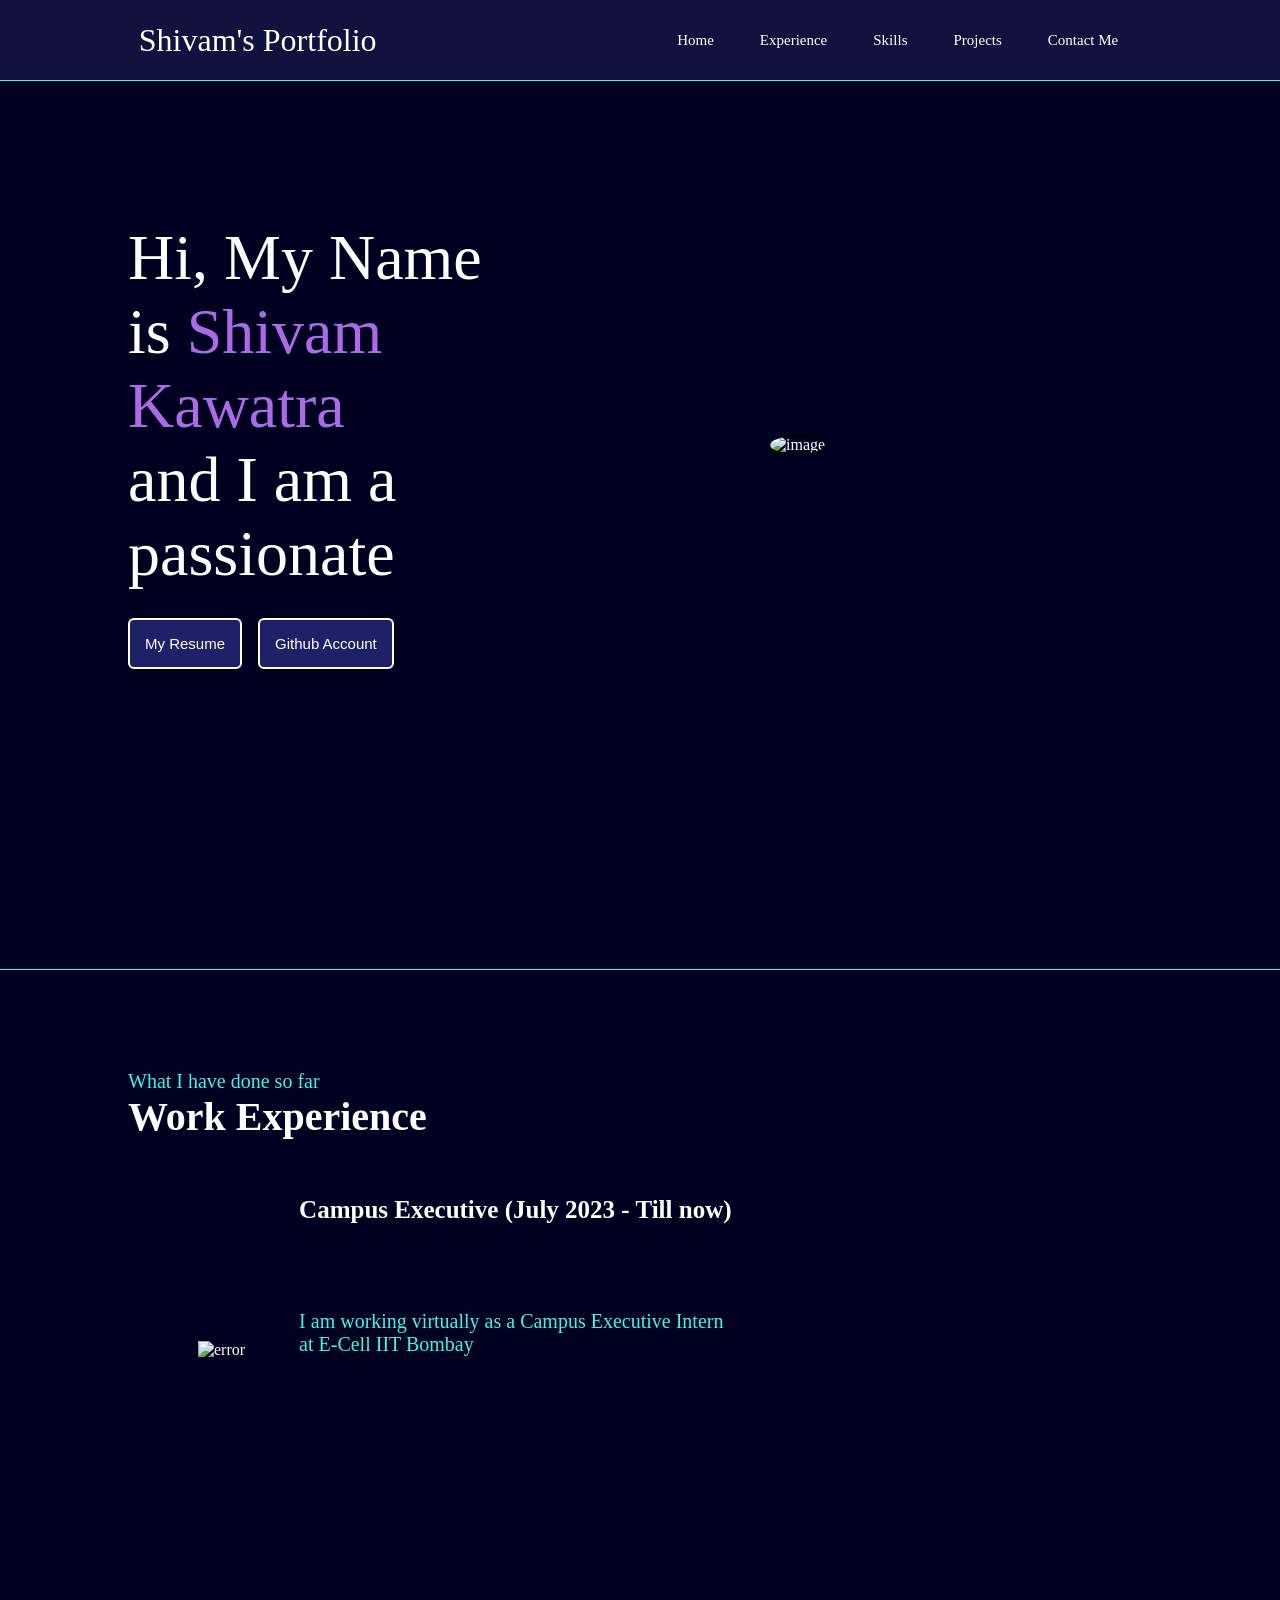
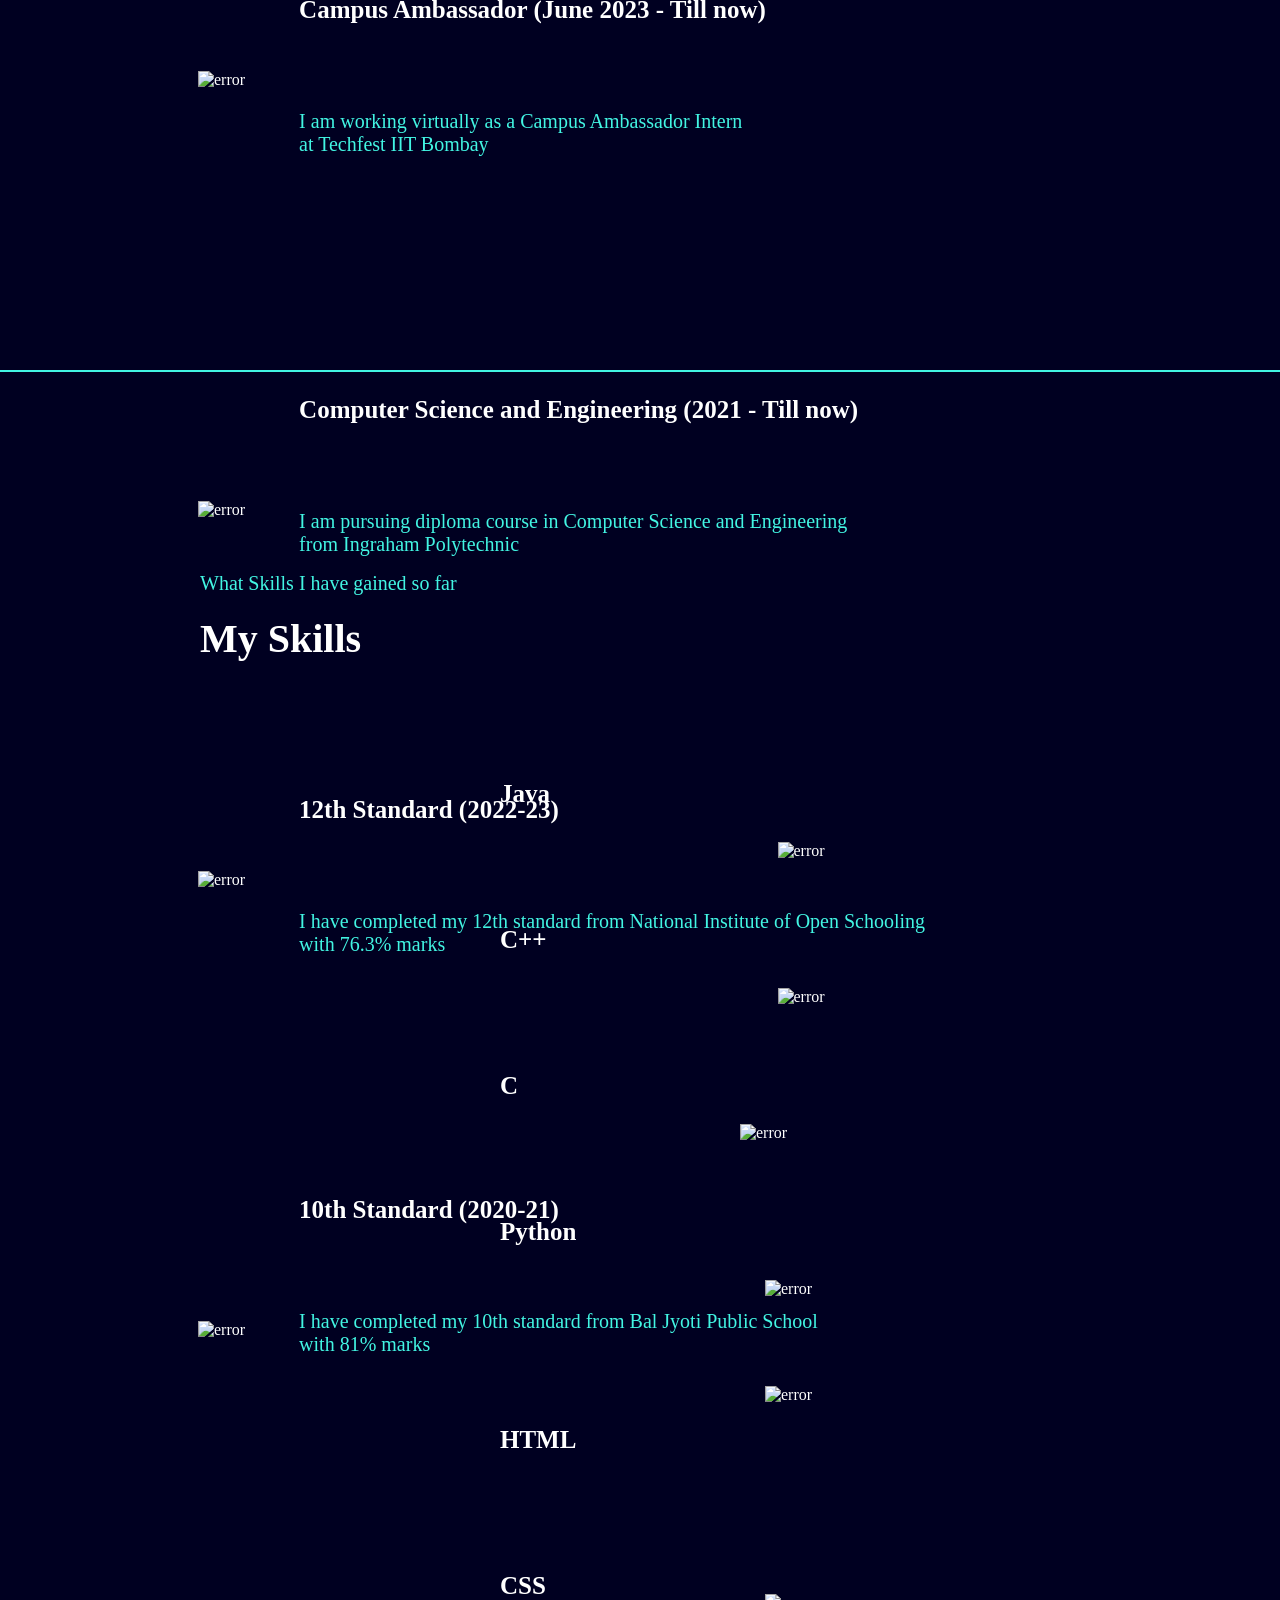
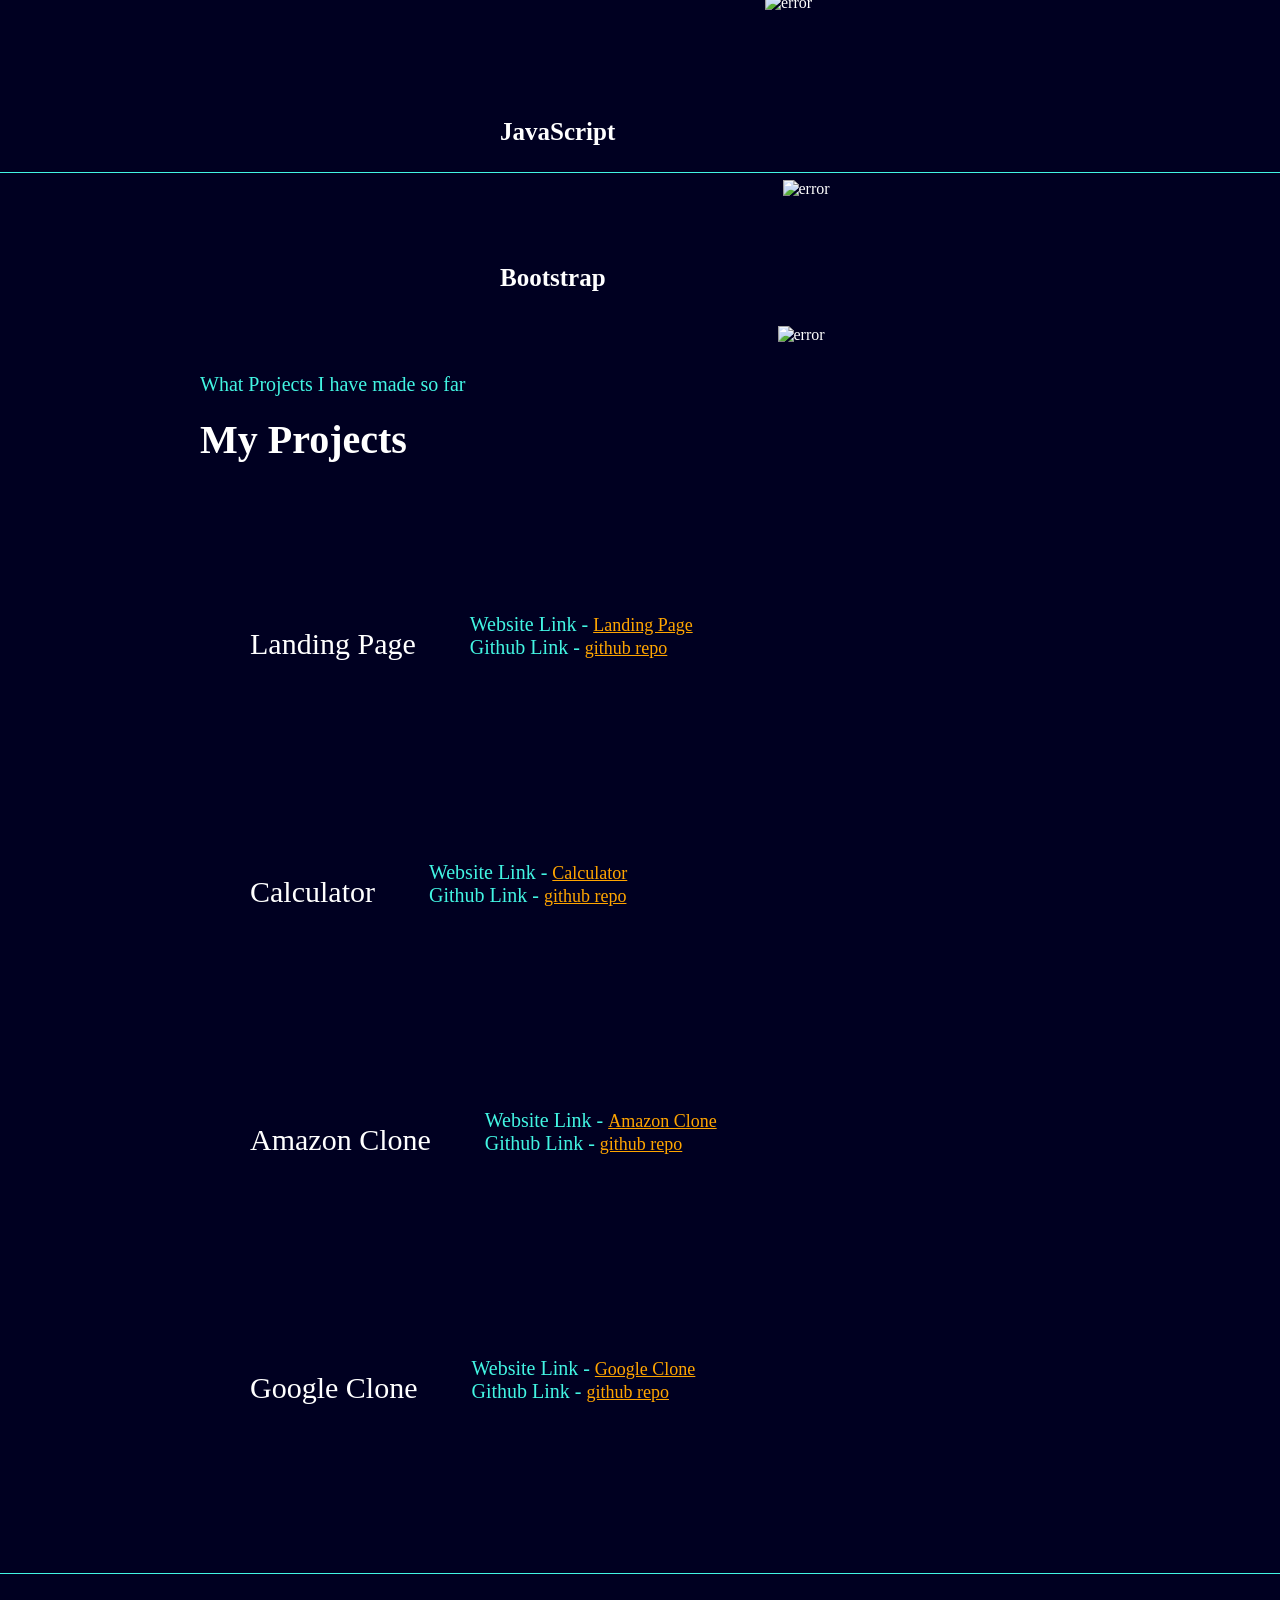
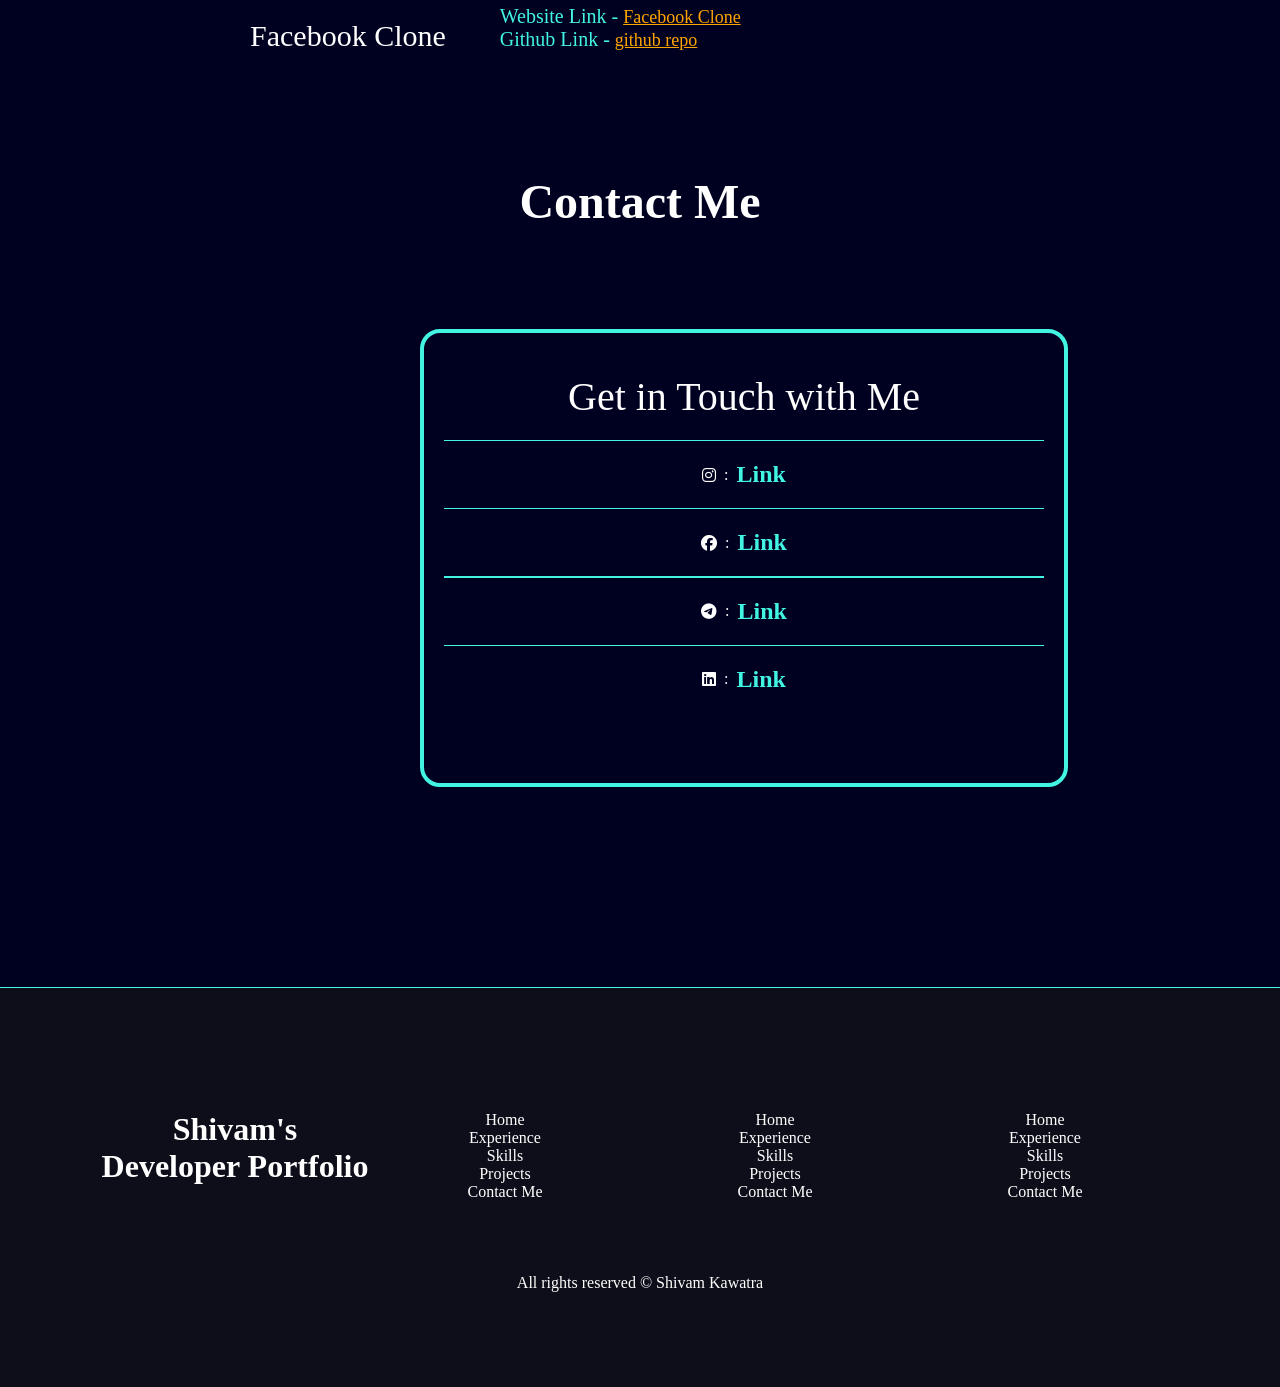
==== index.html @ 97673d79 "Add files via upload" ====
<!DOCTYPE html>
<html lang="en">
<head>
    <meta charset="UTF-8" />
    <meta http-equiv="X-UA-Compatible" content="IE=edge" />
    <meta name="viewport" content="width=device-width, initial-scale" />
    <title>
        Shivam - Developer Portfolio
    </title>
    <link rel="stylesheet" href="https://cdnjs.cloudflare.com/ajax/libs/font-awesome/6.4.2/css/all.min.css" integrity="sha512-z3gLpd7yknf1YoNbCzqRKc4qyor8gaKU1qmn+CShxbuBusANI9QpRohGBreCFkKxLhei6S9CQXFEbbKuqLg0DA==" crossorigin="anonymous" referrerpolicy="no-referrer" />
    <link rel="stylesheet" href="style.css" type="text/css" media="all" />
</head>
<body>
    <header>
        <nav>
            <div class="left">
                Shivam's Portfolio
            </div>
            <div class="right">
                <ul>
                    <li class=""><a href="index.html">Home</a></li>
                    <li class=""><a href="#Experience">Experience</a></li>
                    <li class=""><a href="#Skills">Skills</a></li>
                    <li class=""><a href="#Projects">Projects</a></li>
                    <li class=""><a href="#Contact">Contact Me</a></li>
                </ul>
            </div>
        </nav>
        <hr />
    </header>
    <main>
        <section class="section1">
            <div class="leftsec">
                Hi, My Name is <span class="purple">Shivam Kawatra</span>
                <div class="">
                    and I am a passionate
                </div>
                <span id="element"></span>
                <div class="buttons">
                    <button type="submit"><a href="https://drive.google.com/file/d/1NRZ3y87YOSSmNvJqy_pCG7L9_TwdKUHB/view?usp=drivesdk" target="_blank">My Resume</a></button>
                    <button type="submit"><a href="https://github.com/ShivamKawatra" target="_blank">Github Account</a></button>
                </div>
            </div>
            <div class="rightsec">
                <img class="" src="https://media.licdn.com/dms/image/D5603AQEEwi3NJ4JL2Q/profile-displayphoto-shrink_400_400/0/1675267007661?e=1696464000&v=beta&t=PGlGs0yQITrI5JRNcMOSnNu-2z5TqYjMrNiSdDQAYCg" alt="image" />
            </div>
        </section>
        <hr />
        <section class="section2" id="Experience">
            <span class="color">What I have done so far</span>
            <div class="heading">
                Work Experience
            </div>
            <div class="box">
                <div class="vertical">
                    <div class="tobeflex">
                        <img class="image-top" id="ecell" src="https://encrypted-tbn0.gstatic.com/images?q=tbn:ANd9GcQJsAahUYSphYMLl7MiOvHW48JmBgsYJCeqjw&usqp=CAU" alt="error" />
                    </div>
                    <div class="tobeflex">
                        <div class="vertical-title">
                            Campus Executive (July 2023 - Till now)
                        </div>
                        <div class="vertical-desc">
                            <p>
                                I am working virtually as a Campus Executive Intern
                            </p>
                            at E-Cell IIT Bombay
                        </div>
                    </div>
                </div>
                <div class="vertical">
                    <div class="tobeflex">
                        <img class="image-top" src="https://encrypted-tbn0.gstatic.com/images?q=tbn:ANd9GcS2G2y1fF4FhnfpOfRWroKBrjc8ACYin_wLKQ&usqp=CAU" alt="error" />
                    </div>
                    <div class="tobeflex">
                        <div class="vertical-title">
                            Campus Ambassador (June 2023 - Till now)
                        </div>
                        <div class="vertical-desc">
                            <p>
                                I am working virtually as a Campus Ambassador Intern
                            </p>
                            at Techfest IIT Bombay
                        </div>
                    </div>
                </div>
                <div class="vertical">
                    <div class="tobeflex">
                        <img class="image-top" id="ingraham" src="https://encrypted-tbn0.gstatic.com/images?q=tbn:ANd9GcTEmy8Zs0iZH0KVjjq_0zi1ZU0CsjQyYlrTJg&usqp=CAU" alt="error" />
                    </div>
                    <div class="tobeflex">
                        <div class="vertical-title">
                            Computer Science and Engineering (2021 - Till now)
                        </div>
                        <div class="vertical-desc">
                            <p>
                                I am pursuing diploma course in Computer Science and Engineering
                            </p>
                            from Ingraham Polytechnic
                        </div>
                    </div>
                </div>
                <div class="vertical">
                    <div class="tobeflex">
                        <img class="image-top" src="https://encrypted-tbn0.gstatic.com/images?q=tbn:ANd9GcSe582TOM7cCtN3yJSymbEIz1PKumJcuCjusA&usqp=CAU" alt="error" />
                    </div>
                    <div class="tobeflex">
                        <div class="vertical-title">
                            12th Standard (2022-23)
                        </div>
                        <div class="vertical-desc">
                            <p>
                                I have completed my 12th standard from National Institute of Open Schooling
                            </p>
                            with 76.3% marks
                        </div>
                    </div>
                </div>
                <div class="vertical" id="10th">
                    <div class="tobeflex">
                        <img class="image-top" id="bjps" src="https://encrypted-tbn0.gstatic.com/images?q=tbn:ANd9GcSefE-OFSqCdJnEREIQmI9mbfYOt_cy-aPkLQ&usqp=CAU" alt="error" />
                    </div>
                    <div class="tobeflex">
                        <div class="vertical-title">
                            10th Standard (2020-21)
                        </div>
                        <div class="vertical-desc">
                            <p>
                                I have completed my 10th standard from Bal Jyoti Public School
                            </p>
                            with 81% marks
                        </div>
                    </div>
                </div>
            </div>
        </section>
        <hr />
        <section class="section3" id="Skills">
            <span>What Skills I have gained so far</span>
            <div class="heading">
                My Skills
            </div>
            <div class="box">
                <div class="vertical">
                    <div class="tobeflex">
                        <img class="image-top" src="https://encrypted-tbn0.gstatic.com/images?q=tbn:ANd9GcTWH6rsKf7gTxmyGObMg7jN0arMUX4TQleyQw&usqp=CAU" alt="error" />
                    </div>
                    <div class="tobeflex">
                        <div class="vertical-title">
                            Java
                        </div>
                    </div>
                </div>
                <div class="vertical">
                    <div class="tobeflex">
                        <img class="image-top" src="https://encrypted-tbn0.gstatic.com/images?q=tbn:ANd9GcRIHmPpA_46SFLpKbBsJb8bag-LFSL7bw_oNw&s" alt="error" />
                    </div>
                    <div class="tobeflex">
                        <div class="vertical-title">
                            C++
                        </div>
                    </div>
                </div>
                <div class="vertical">
                    <div class="tobeflex">
                        <img class="image-top" id="c" src="https://encrypted-tbn0.gstatic.com/images?q=tbn:ANd9GcQjn9ij1ukRwwEX4KkUUMtyyZsaW3q1knrUOA&usqp=CAU" alt="error" />
                    </div>
                    <div class="tobeflex">
                        <div class="vertical-title">
                            C
                        </div>
                    </div>
                </div>
                <div class="vertical">
                    <div class="tobeflex">
                        <img class="image-top" id="python" src="https://encrypted-tbn0.gstatic.com/images?q=tbn:ANd9GcQaUgZKtSzSLpXpJeQVzNSsYaxCirTsWgy_7g&usqp=CAU" alt="error" />
                    </div>
                    <div class="tobeflex">
                        <div class="vertical-title">
                            Python
                        </div>
                    </div>
                </div>
                <div class="vertical">
                    <div class="tobeflex">
                        <img class="image-top" id="html" src="https://encrypted-tbn0.gstatic.com/images?q=tbn:ANd9GcQEjmeoNWJF58IRRScDoQmFzELuEZOCunQXsw&usqp=CAU" alt="error" />
                    </div>
                    <div class="tobeflex">
                        <div class="vertical-title">
                            HTML
                        </div>
                    </div>
                </div>
                <div class="vertical">
                    <div class="tobeflex">
                        <img class="image-top" id="css" src="https://encrypted-tbn0.gstatic.com/images?q=tbn:ANd9GcRhvYSTw2Q476FtD17sdEc97bCyLIatotOO2w&usqp=CAU" alt="error" />
                    </div>
                    <div class="tobeflex">
                        <div class="vertical-title">
                            CSS
                        </div>
                    </div>
                </div>
                <div class="vertical">
                    <div class="tobeflex">
                        <img class="image-top" id="javascript" src="https://encrypted-tbn0.gstatic.com/images?q=tbn:ANd9GcQaBDTFLgawbHgn8U965MjI0iDXq3Qu4I5gHQ&usqp=CAU" alt="error" />
                    </div>
                    <div class="tobeflex">
                        <div class="vertical-title">
                            JavaScript
                        </div>
                    </div>
                </div>
                <div class="vertical">
                    <div class="tobeflex">
                        <img class="image-top" src="https://encrypted-tbn0.gstatic.com/images?q=tbn:ANd9GcS48RAf-29DAeOpzT_m7Sf8JCvcJeWMCbJYng&usqp=CAU" alt="error" />
                    </div>
                    <div class="tobeflex">
                        <div class="vertical-title">
                            Bootstrap
                        </div>
                    </div>
                </div>
            </div>
        </section>
        <hr />
        <section class="section4" id="Projects">
            <span>What Projects I have made so far</span>
            <div class="heading">
                My Projects
            </div>
            <div class="box">
                <div class="vertical">
                    <div class="tobeflex">
                        <div class="vertical-title1">
                            Landing Page
                        </div>
                    </div>
                    <div class="tobeflex" id="position">
                        <div class="vertical-title2">
                            Website Link - <a href="#">Landing Page</a>
                        </div>
                        <div class="vertical-title2">
                            Github Link - <a href="#">github repo</a>
                        </div>
                    </div>
                </div>
                <div class="vertical">
                    <div class="tobeflex">
                        <div class="vertical-title1">
                            Calculator
                        </div>
                    </div>
                    <div class="tobeflex">
                        <div class="vertical-title2">
                            Website Link - <a href="https://calculator-website.shivam261205.repl.co/">Calculator</a>
                        </div>
                        <div class="vertical-title2">
                            Github Link - <a href="https://github.com/ShivamKawatra/Calculator-Website.git">github repo</a>
                        </div>
                    </div>
                </div>
                <div class="vertical">
                    <div class="tobeflex">
                        <div class="vertical-title1">
                            Amazon Clone
                        </div>
                    </div>
                    <div class="tobeflex">
                        <div class="vertical-title2">
                            Website Link - <a href="https://my-amazon.shivam261205.repl.co">Amazon Clone</a>
                        </div>
                        <div class="vertical-title2">
                            Github Link - <a href="https://github.com/ShivamKawatra/Landing-Page-of-Company-Amazon.git">github repo</a>
                        </div>
                    </div>
                </div>
                <div class="vertical">
                    <div class="tobeflex">
                        <div class="vertical-title1">
                            Google Clone
                        </div>
                    </div>
                    <div class="tobeflex">
                        <div class="vertical-title2">
                            Website Link - <a href="https://my-google.shivam261205.repl.co">Google Clone</a>
                        </div>
                        <div class="vertical-title2">
                            Github Link - <a href="https://github.com/ShivamKawatra/Google-Clone.git">github repo</a>
                        </div>
                    </div>
                </div>
                <div class="vertical">
                    <div class="tobeflex">
                        <div class="vertical-title1">
                            Facebook Clone
                        </div>
                    </div>
                    <div class="tobeflex">
                        <div class="vertical-title2">
                            Website Link - <a href="https://my-facebook.shivam261205.repl.co">Facebook Clone</a>
                        </div>
                        <div class="vertical-title2">
                            Github Link - <a href="https://github.com/ShivamKawatra/Facebook-Clone.git">github repo</a>
                        </div>
                    </div>
                </div>
            </div>
        </section>
        <hr />
        <div class="heading" id="Contact">
            Contact Me
        </div>
        <section class="section5">
            <div class="head">
                Get in Touch with Me
            </div>
            <hr />
            <div class="profiles">
                <i class="fa-brands fa-instagram"></i>
                &nbsp; : &nbsp;
                <a href="https://www.instagram.com/shivam_kawatra_official" target="_blank"> Link</a>
            </div>
            <hr />
            <div class="profiles">
                <i class="fa-brands fa-facebook"></i>
                &nbsp; : &nbsp;
                <a href="https://www.facebook.com/profile.php?id=100057757118391" target="_blank"> Link</a>
            </div>
            <hr />
            <div class="profiles">
                <i class="fa-brands fa-telegram"></i>
                &nbsp; : &nbsp;
                <a href="https://t.me/shivam_kawatra_26" target="_blank"> Link</a>
            </div>
            <hr />
            <div class="profiles">
                <i class="fa-brands fa-linkedin"></i>
                &nbsp; : &nbsp;
                <a href="https://www.linkedin.com/in/shivam-kawatra-120a1319a" target="_blank"> Link</a>
            </div>
        </section>
    </main>
    <footer>
        <hr />
        <div class="footer">
            <div class="footer1">
                <h1>Shivam's Developer Portfolio</h1>
            </div>
            <div class="footer2">
                <ul>
                    <li class=""><a href="index.html">Home</a></li>
                    <li class=""><a href="#Experience">Experience</a></li>
                    <li class=""><a href="#Skills">Skills</a></li>
                    <li class=""><a href="#Projects">Projects</a></li>
                    <li class=""><a href="#Contact">Contact Me</a></li>
                </ul>
            </div>
            <div class="footer2">
                <ul>
                    <li class=""><a href="index.html">Home</a></li>
                    <li class=""><a href="#Experience">Experience</a></li>
                    <li class=""><a href="#Skills">Skills</a></li>
                    <li class=""><a href="#Projects">Projects</a></li>
                    <li class=""><a href="#Contact">Contact Me</a></li>
                </ul>
            </div>
            <div class="footer2">
                <ul>
                    <li class=""><a href="index.html">Home</a></li>
                    <li class=""><a href="#Experience">Experience</a></li>
                    <li class=""><a href="#Skills">Skills</a></li>
                    <li class=""><a href="#Projects">Projects</a></li>
                    <li class=""><a href="#Contact">Contact Me</a></li>
                </ul>
            </div>
        </div>
        <div class="text">
            All rights reserved &copy; Shivam Kawatra
        </div>
    </footer>
    <script src="https://unpkg.com/typed.js@2.0.16/dist/typed.umd.js"></script>
    <script>
        var typed = new Typed('#element', {
            strings: ['Web Developer', 'Web Designer', 'Programmer', 'Coder'],
            typeSpeed: 50,
        });
    </script>
    <script src="https://replit.com/public/js/replit-badge-v2.js" theme="dark" position="bottom-right"></script>
</body>
</html>
---- style.css ----
* {
    padding: 0;
    margin: 0;
}
body {
    background-color: rgb(0,0,33);
    color: white;
    overflow-x: hidden;
}
header {
    margin-left: 0px;
    margin-right: 0px;
}
nav {
    display: flex;
    justify-content: space-around;
    align-items: center;
    background-color: rgb(18,18,62);
    height: 80px;
}
.left {
    font-size: 2em;
}
nav ul {
    display: flex;
    justify-content: center;
    list-style: none;
}
nav ul li {
    margin: 0 23px;
    font-size: 15px;
}
nav ul li a {
    text-decoration: none;
    color: white;
}
nav ul li a:hover {
    color: rgb(153,153,226);
    font-size: 1.1em;
}
.section1 {
    display: flex;
    justify-content: space-around;
    align-items: center;
    margin: 140px 0;
}
.section1 > div {
    width: 30%;
}
.leftsec {
    font-size: 4rem;
}
.rightsec img {
    width: 80%;
    border-radius: 50%;
    border: 2px solid black;
}
.purple {
    color: rgb(170,107,228);
}
.section1 {
    margin-bottom: 300px;
}
.section2 {
    max-width: 80vw;
    margin: auto;
    height: 100vh;
}
header, .section1, .section3, .section4, .footer {
    max-height: 100vh;
    max-width: 100vw;
}
.section2 h1 {
    font-size: 1.9em;
}
.section2 span {
    font-size: 20px;
    color: #42f5e3;
}
.section2 .box {
    width: 500vw;
    height: 2px;
    margin: 56px 0;
    display: block;
}
.heading {
    font-size: 40px;
    font-weight: bold;
}
hr {
    border: 0;
    background: #42f5e3;
    height: 1.2px;
    width: 100%;
    margin-left: 0px;
    margin-right: 0px;
    margin-bottom: 100px;
}
.section2 .vertical {
    height: 400px;
    width: 100%;
    background-color:;
    margin: 0 120px;
}
.section2 .image-top {
    width: 125px;
    position: relative;
    top: -32px;
    left: -9px;
}
.section2 .tobeflex .image-top {
    top: 20px;
    left: -50px;
}
#ingraham {
    top: 50px;
}
.vertical-title {
    position:;
    top: 75px;
    width: 1000px;
    font-size: 25px;
    font-weight: bold;
}
.vertical-desc {
    position: relative;
    top: 86px;
    width: 1000px;
    font-size: 20px;
    color: #42f5e3;
}
footer {
    background-color: #0e0e1a;
    height: 400px;
}
.footer {
    display: flex;
    text-align: center;
    padding: 23px 100px;
    justify-content: space-evenly;
}
.footer ul {
    list-style: none;
}
.footer ul li a {
    color: white;
    text-decoration: none;
}
.footer>div {
    width: 400px;
}
.text {
    text-align: center;
    margin: 100px 0px;
    margin-top: 50px;
    margin-bottom: 50px;
}
button a {
    color: white;
    text-decoration: none;
}
button {
    padding: 15px;
    border: 2px solid white;
    border-radius: 6px;
    cursor: pointer;
    background: #1e2167;
    font-size: 15px;
}
.leftsec .button {
    padding: 50px 0px;
}
.tobeflex {
    display: inline-block;
}
.section3 .box .vertical {
    margin-bottom: 100px;
    margin-top: 100px;
}
.section3 .box .vertical .tobeflex {
    display: flex;
    justify-content: center;
    align-items: center;
    margin-left: 500px;
}
section3 .box .vertical .image-top {
    position: inline-block;
}
.section3 .heading {
    margin: 20px 200px;
    margin-bottom: 0px;
}
.section3 span {
    color: #42f5e3;
    margin: 0px 200px;
    font-size: 20px;
}
.section3 .image-top {
    width: 125px;
    position: relative;
    top: 80px;
    left: -50px;
}
.section3 {
    margin-bottom: 300px;
    margin-top: 200px;
}
#ecell {
    top: 90px;
}
#bjps {
    top: 70px;
}
#html {
    top: 40px;
    width: 150px;
    height: 80px;
}
#css {
    top: 40px;
    width: 150px;
}
#c {
    top: 70px;
    width: 200px;
}
#javascript {
    left: -45px;
}
#python {
    width: 150px;
}
.section4 .box .vertical {
    margin-bottom: 100px;
    margin-top: 100px;
}
section4 .box .vertical .image-top {
    position: inline-block;
}
.section4 .heading {
    margin: 20px 200px;
    margin-bottom: 150px;
}
.section4 span {
    color: #42f5e3;
    margin: 0px 200px;
    font-size: 20px;
}
.section4 .box .vertical .tobeflex .vertical-title1 {
    font-size: 30px;
    margin-bottom: 100px;
    margin-left: 250px;
}
.section4 .box .vertical .tobeflex .vertical-title2 {
    font-size: 20px;
    color: #42f5e3;
    margin-left: 50px;
}
.section4 .box .vertical .tobeflex .vertical-title2 a {
    color: orange;
    font-size: 18px;
}
.section4 {
    margin-bottom: 300px;
    margin-top: 200px;
}
header, .section1, .section3, .section4 {
    max-height: 100vh;
    min-width: 100vw;
}
footer {
    max-height: 100vh;
    min-width: 95vw;
}
.section5 {
    margin-left: 420px;
    margin-top: 100px;
    margin-bottom: 200px;
    width: 600px;
    height: 410px;
    border: 4px solid #42f5e3;
    border-radius: 20px;
    border-style: bold;
    padding: 20px 20px;
}
.section5 .head {
    color: white;
    text-align: center;
    margin: 20px 20px;
    font-size: 2.5em;
}
.profiles {
    display: flex;
    justify-content: center;
    align-items: center;
    margin: 20px 20px;
}
.profiles a {
    text-decoration: none;
    font-size: 10px;
    font-weight: bold;
    font-size: 1.5em;
    color: #42f5e3;
}
.section5 hr {
    margin-bottom: 20px;
    margin-left: 0px;
    margin-right: 0px;
}
#Contact {
    text-align: center;
    margin-left: 0px;
    margin-top: 200px;
    font-size: 3em;
}
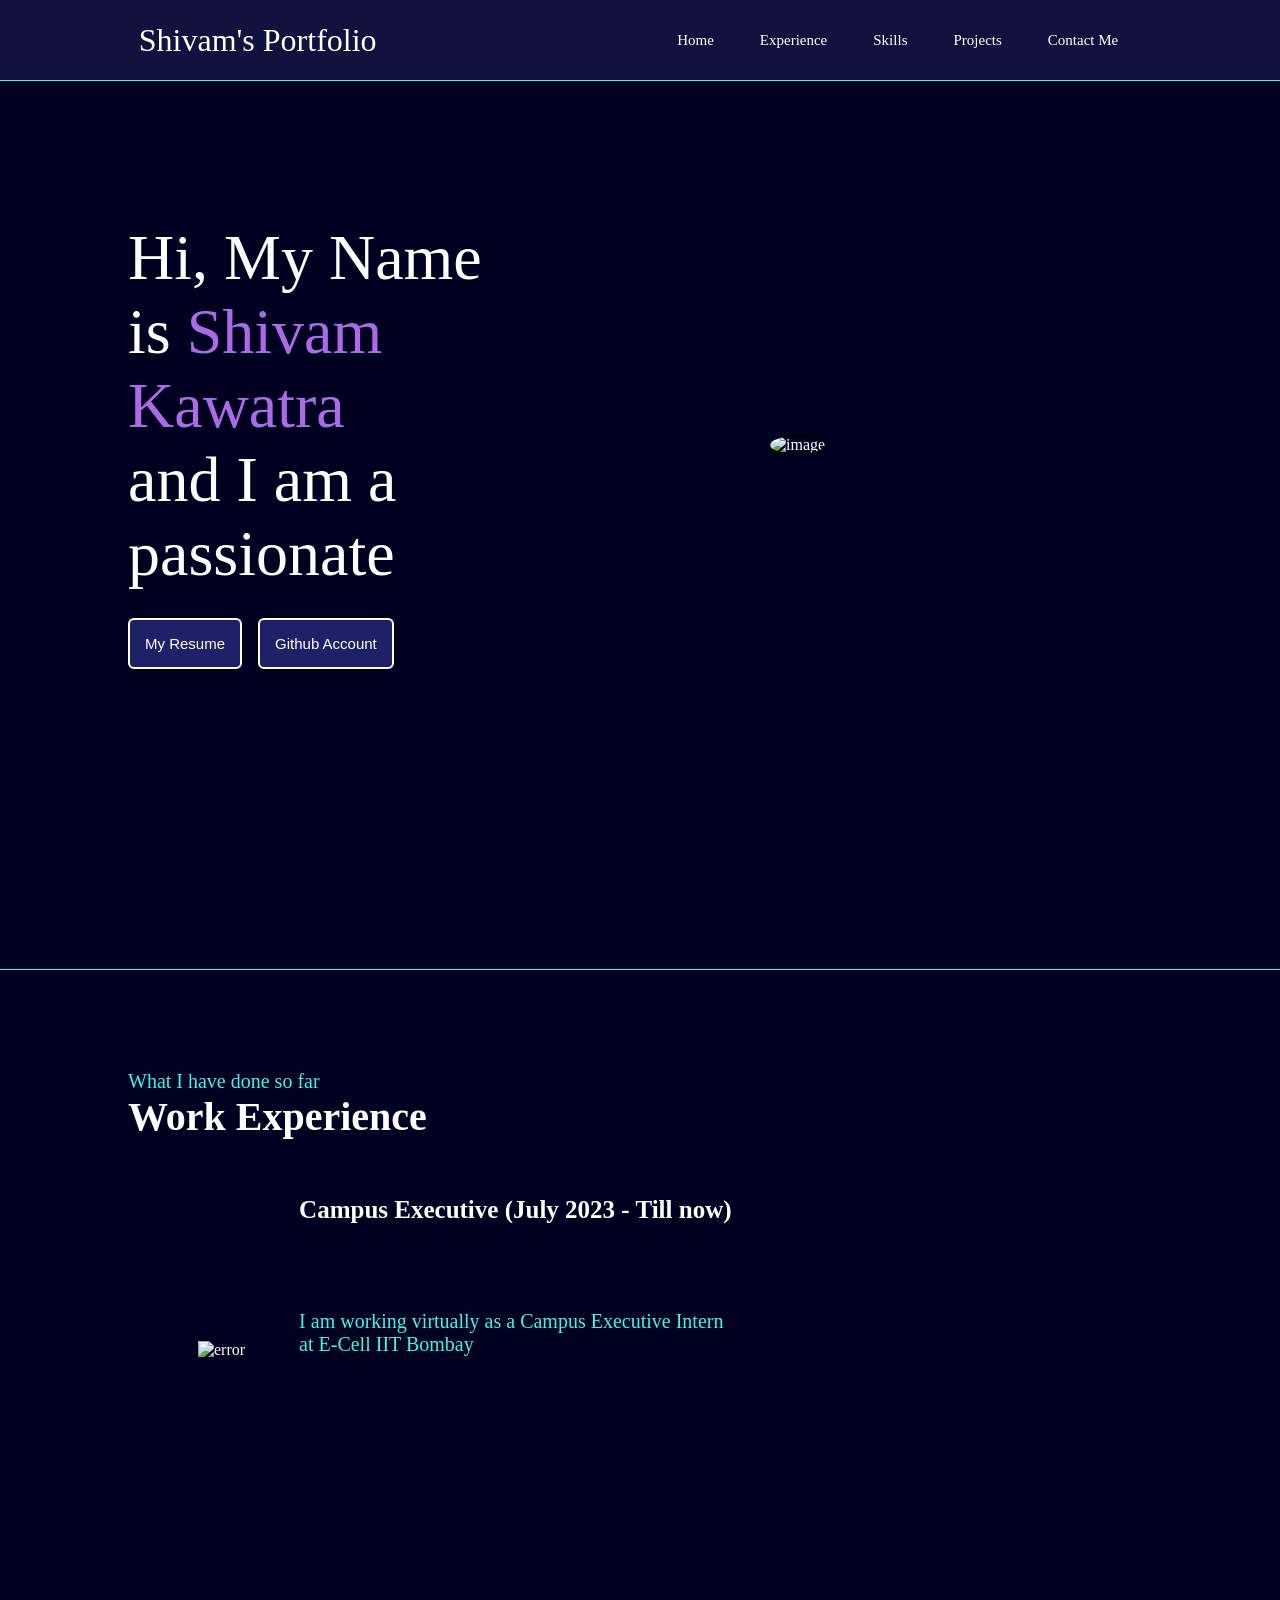
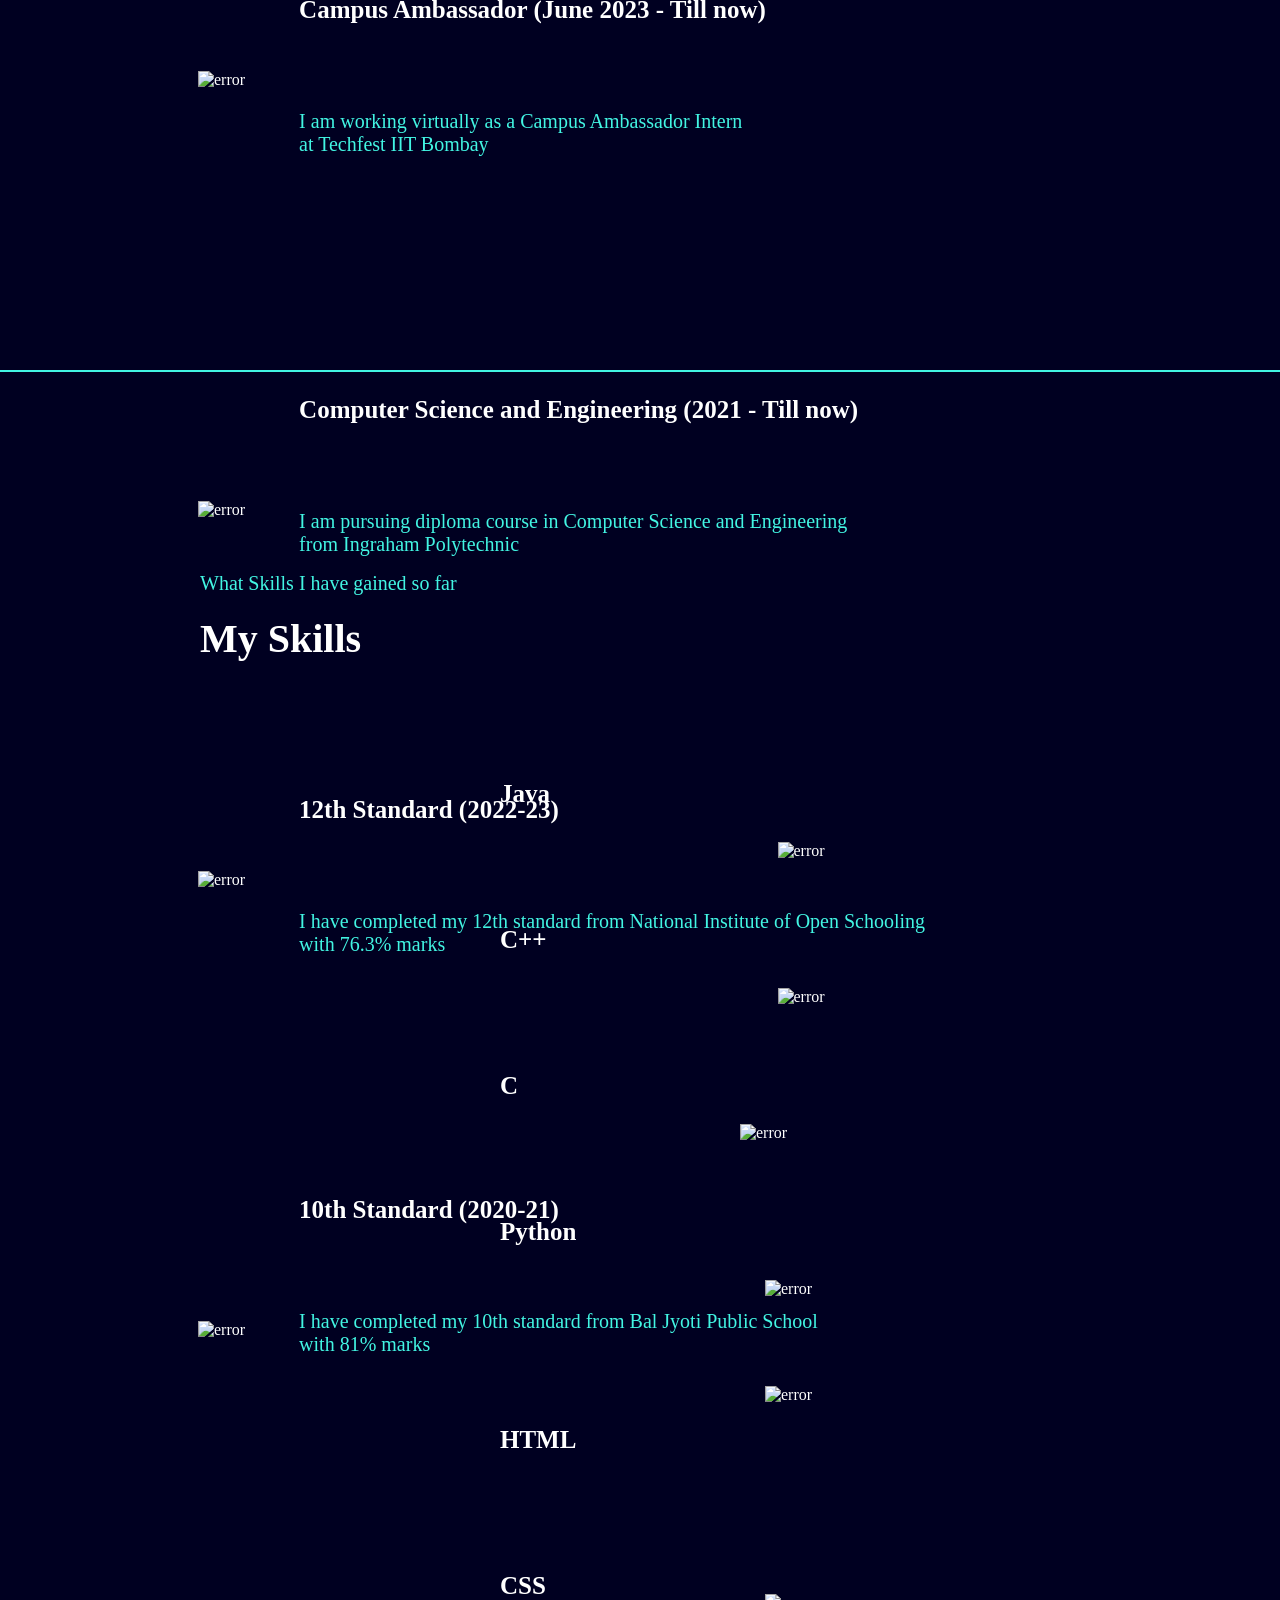
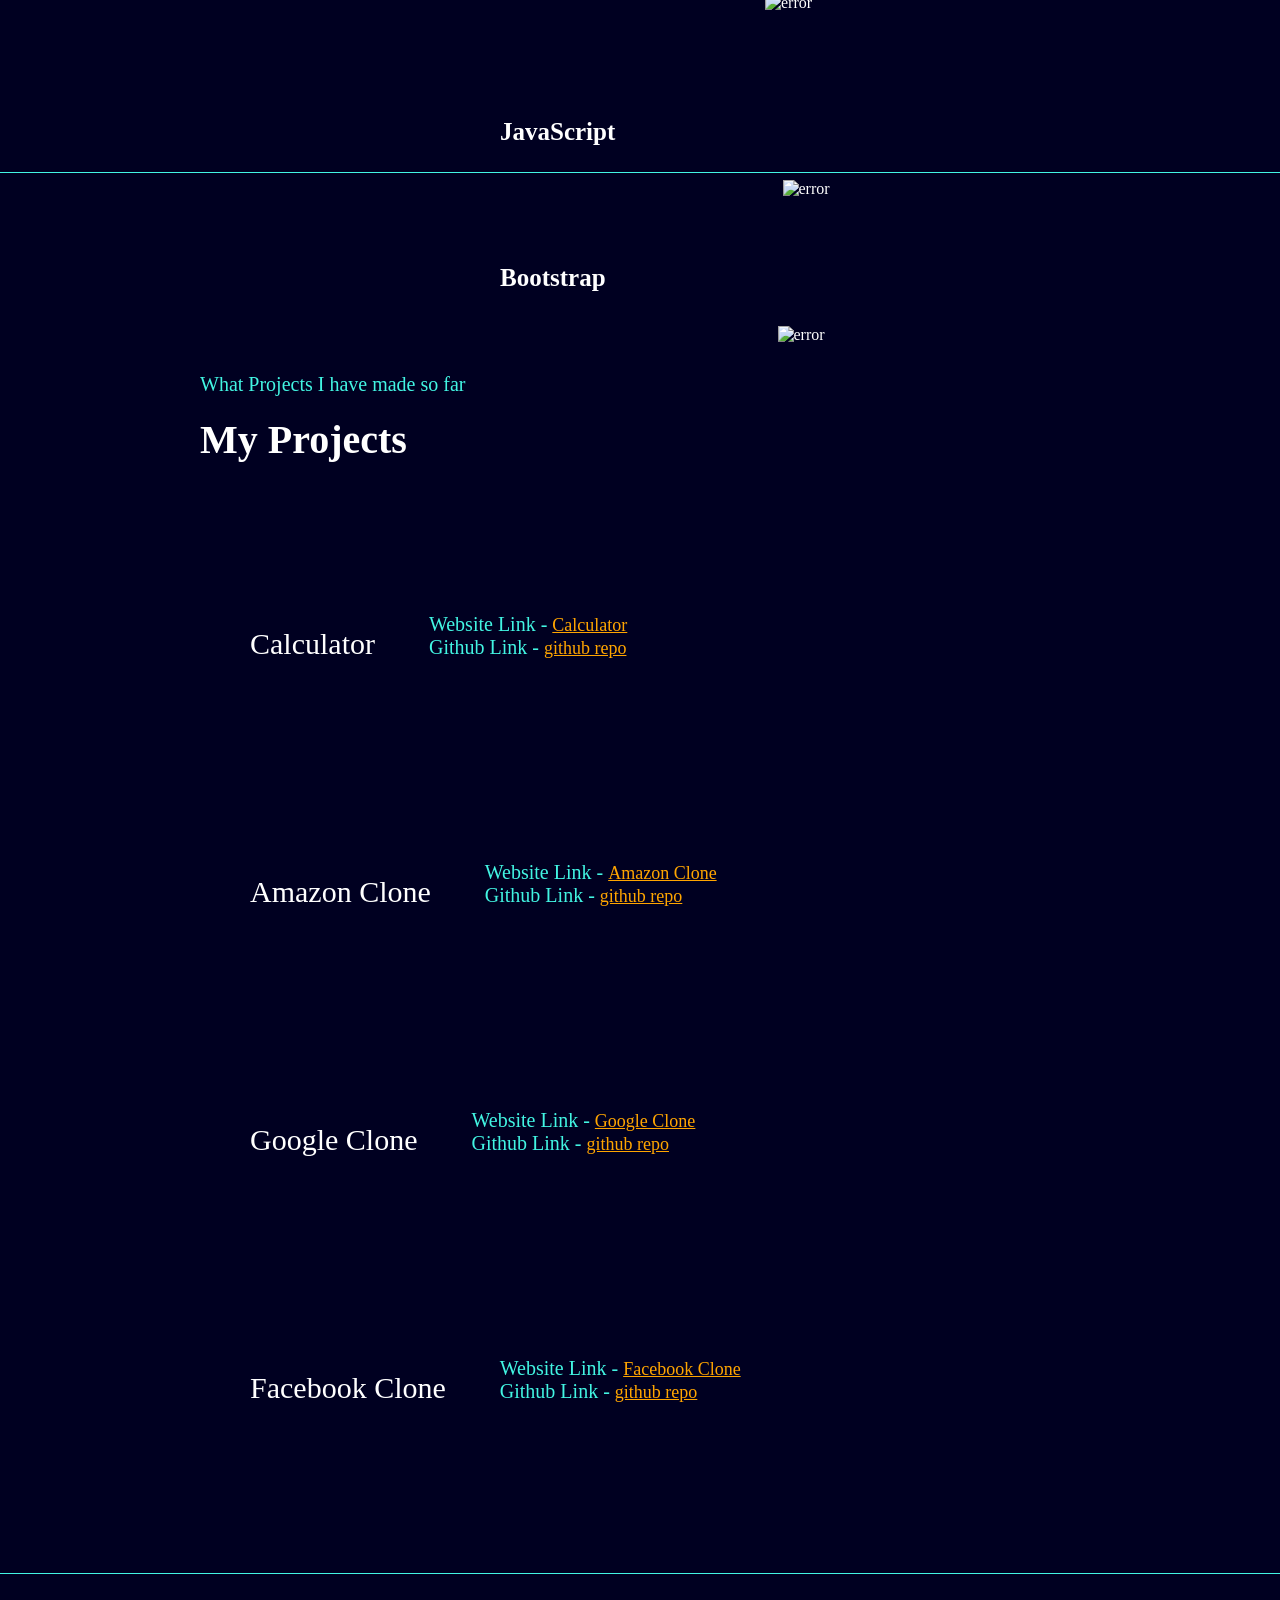
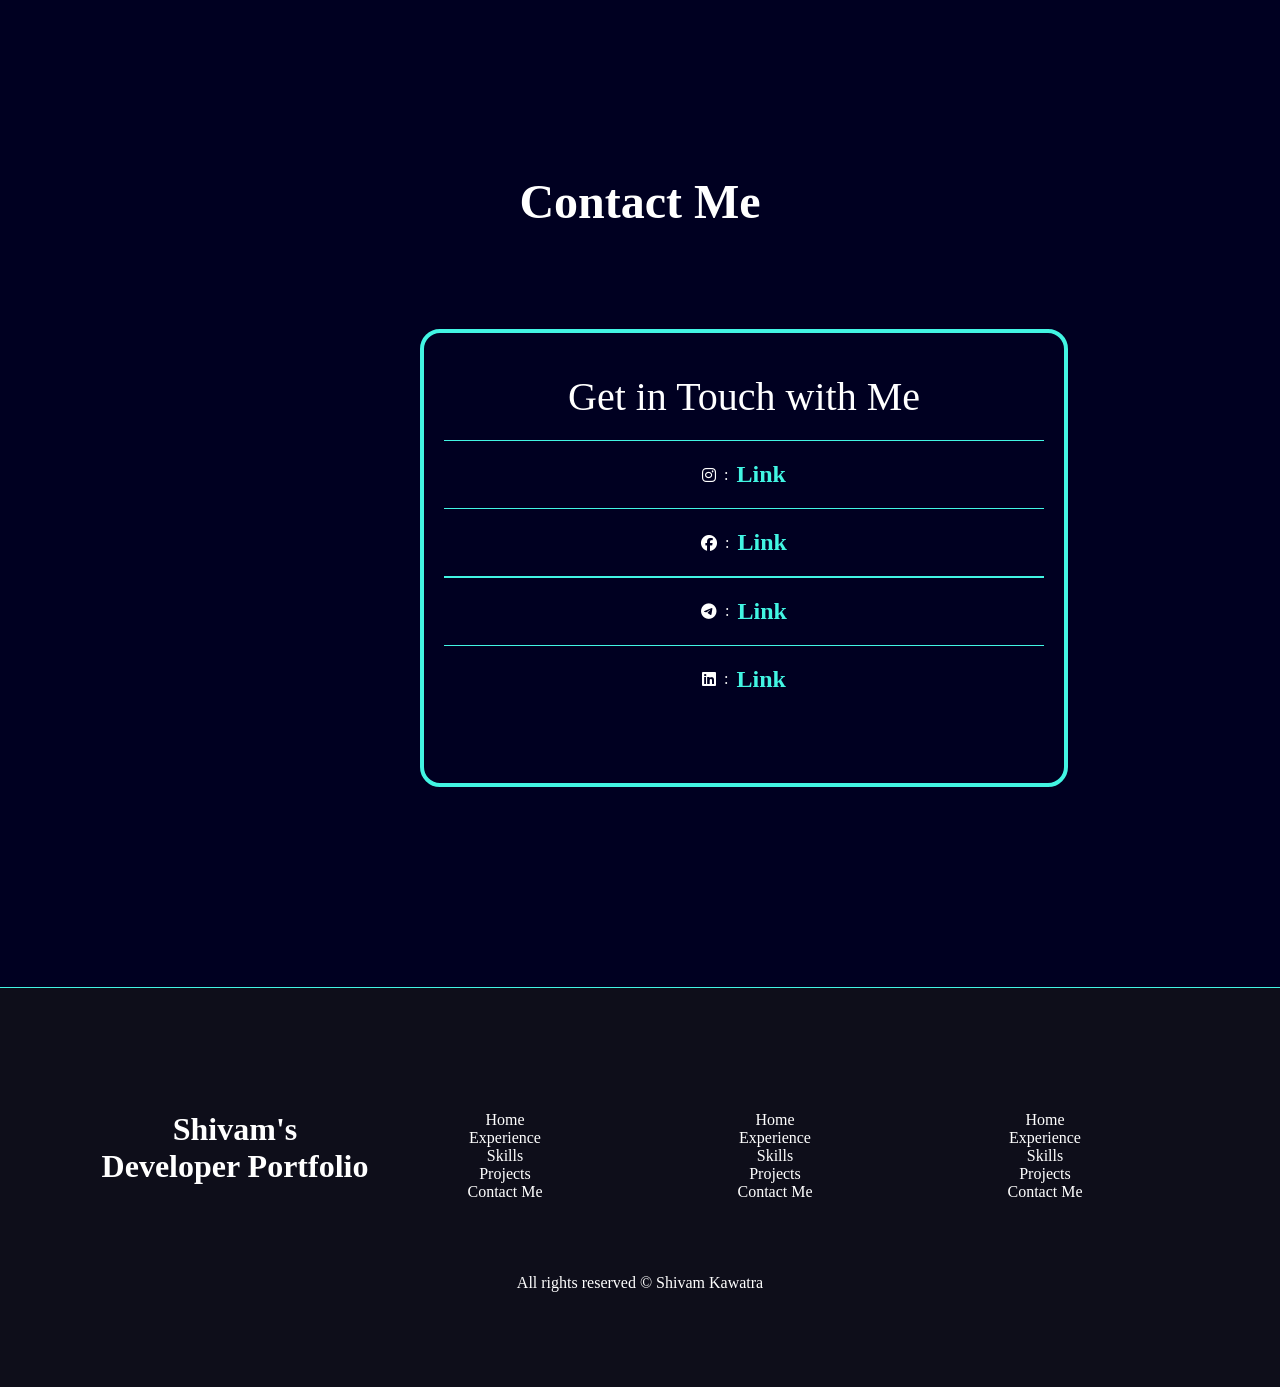
==== commit f738fa3f: "Update index.html" ====
--- a/index.html
+++ b/index.html
@@ -233,21 +233,6 @@
                 <div class="vertical">
                     <div class="tobeflex">
                         <div class="vertical-title1">
-                            Landing Page
-                        </div>
-                    </div>
-                    <div class="tobeflex" id="position">
-                        <div class="vertical-title2">
-                            Website Link - <a href="#">Landing Page</a>
-                        </div>
-                        <div class="vertical-title2">
-                            Github Link - <a href="#">github repo</a>
-                        </div>
-                    </div>
-                </div>
-                <div class="vertical">
-                    <div class="tobeflex">
-                        <div class="vertical-title1">
                             Calculator
                         </div>
                     </div>
@@ -388,4 +373,4 @@
     </script>
     <script src="https://replit.com/public/js/replit-badge-v2.js" theme="dark" position="bottom-right"></script>
 </body>
-</html>+</html>
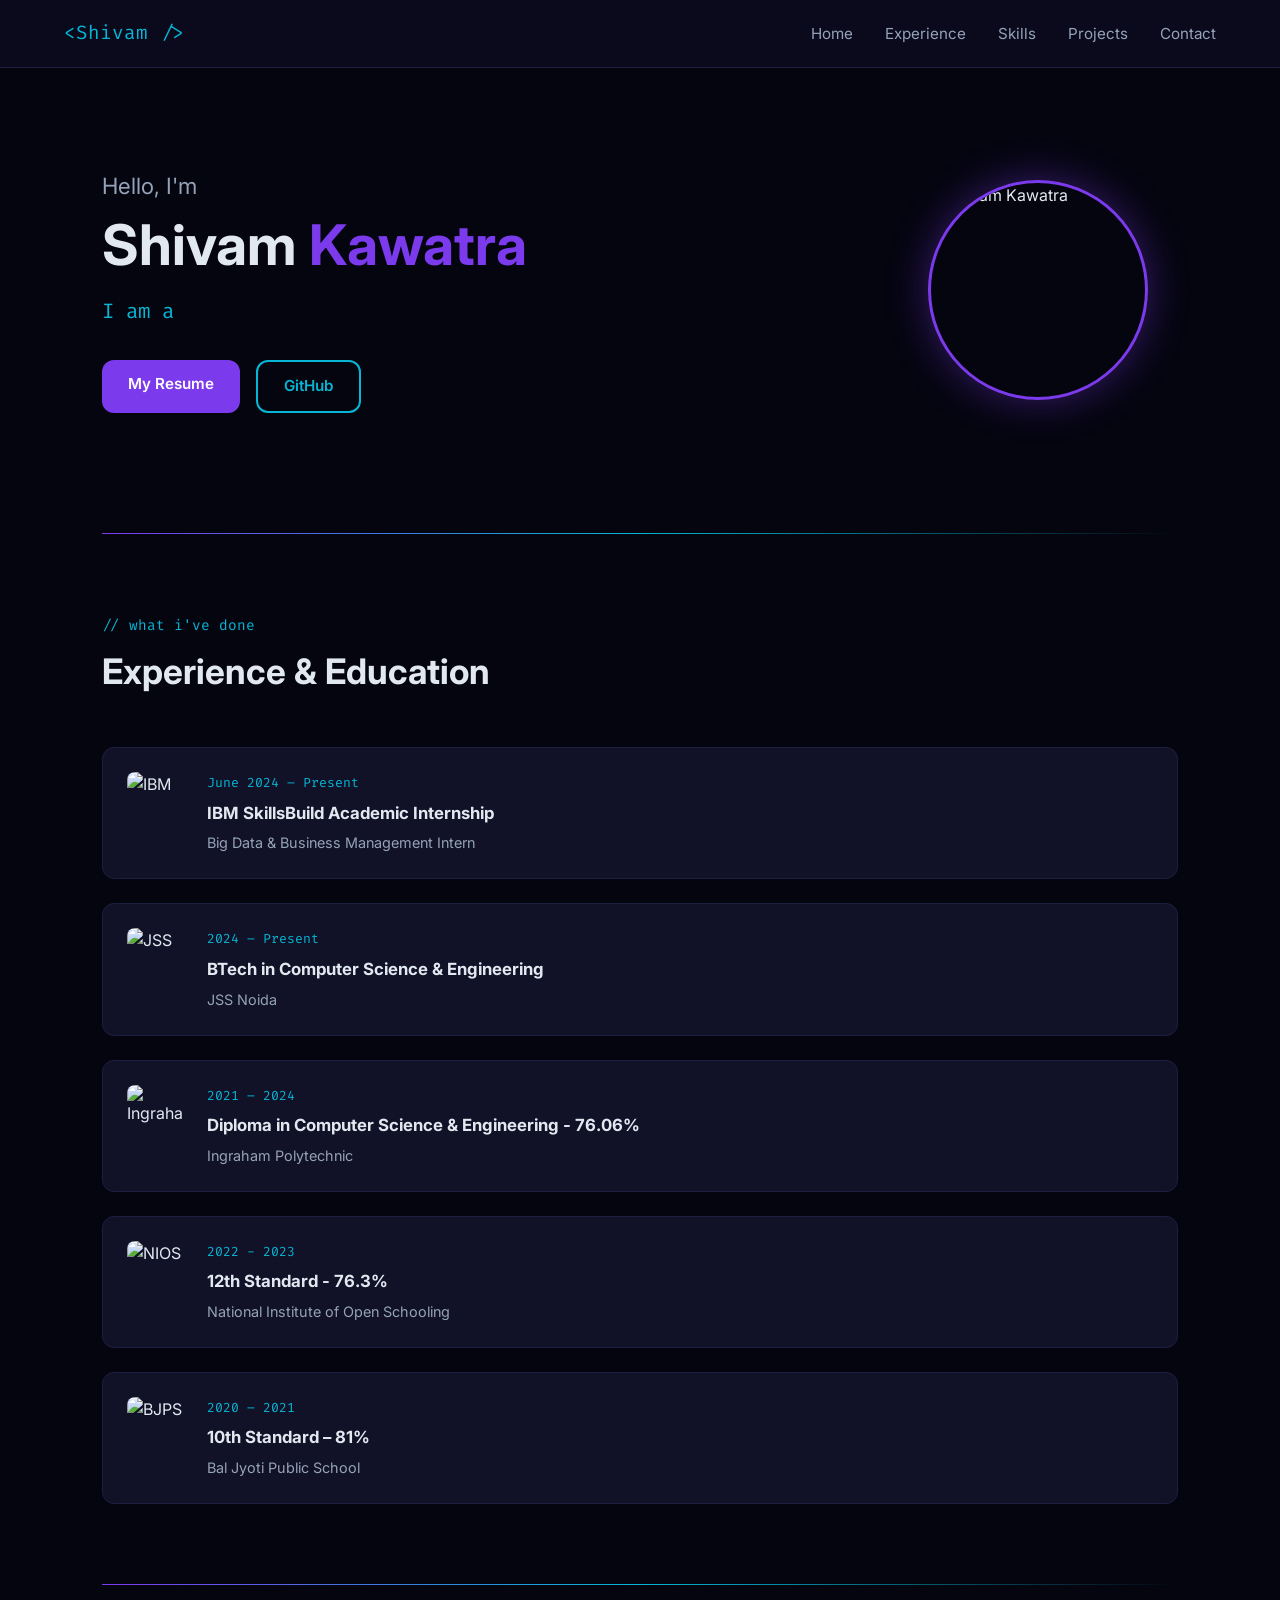
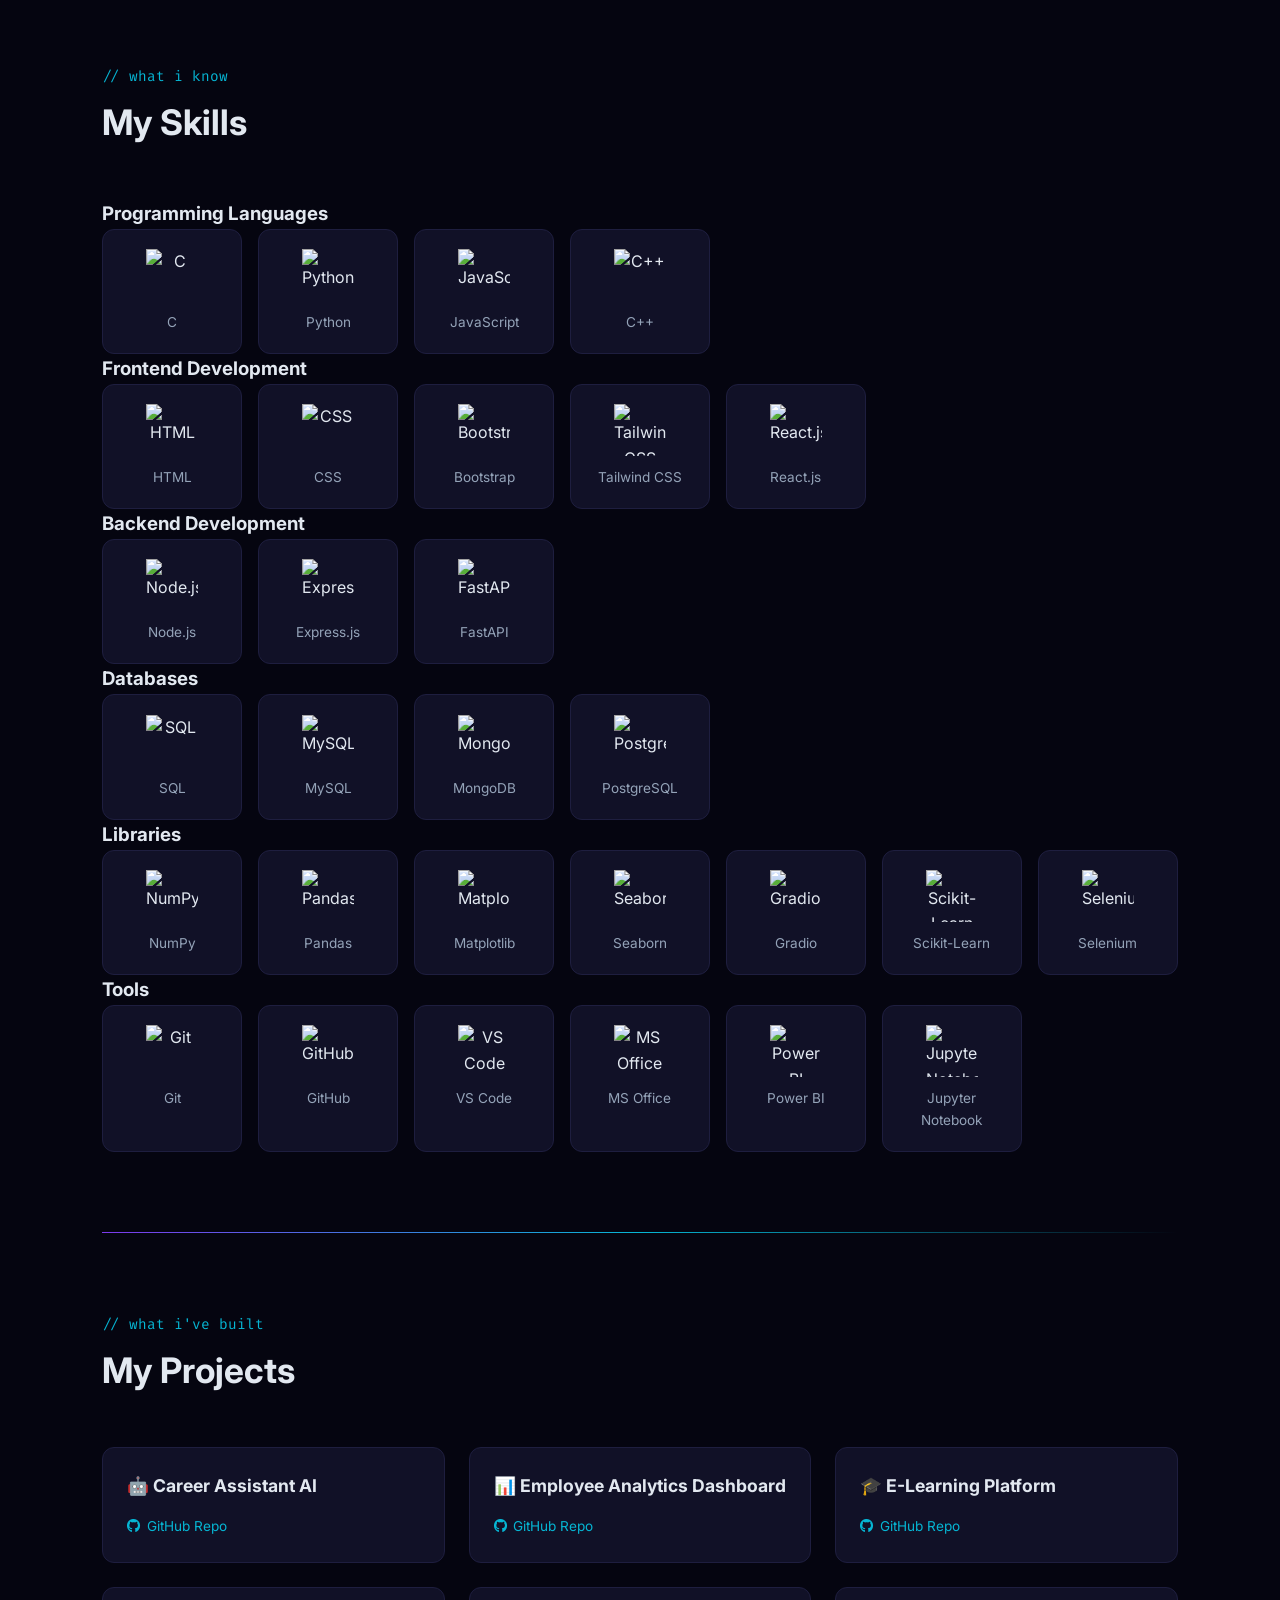
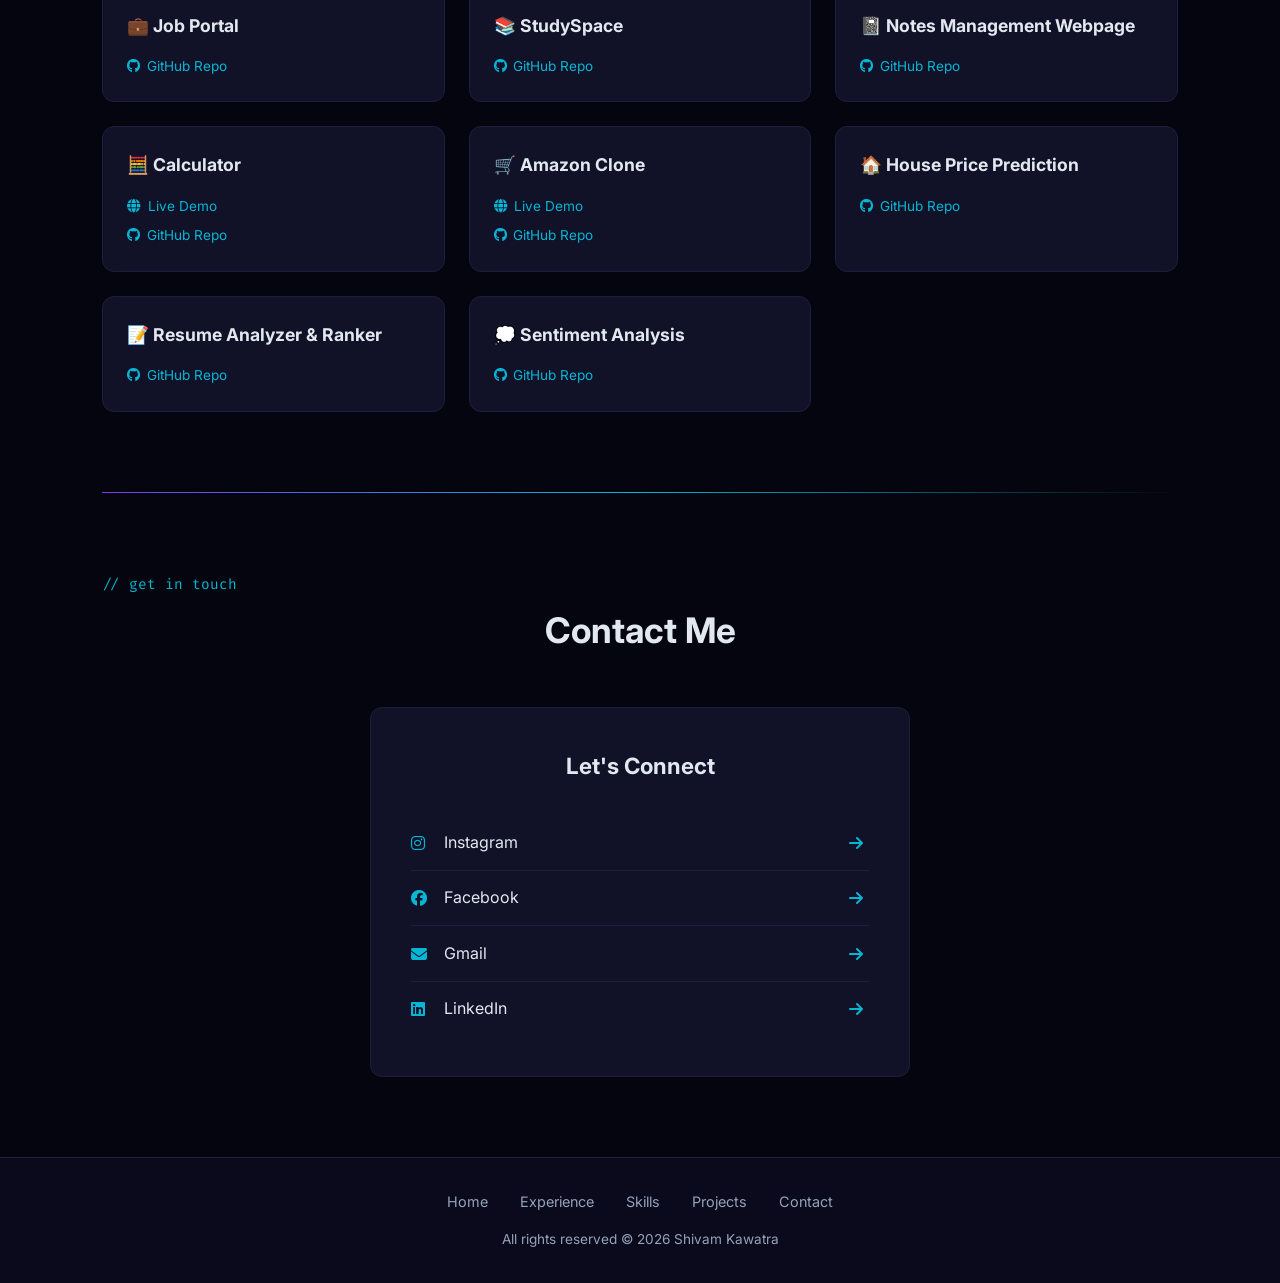
==== commit 67e4e41e: "Updated portfolio with all projects, skills, and contact info" ====
--- a/index.html
+++ b/index.html
@@ -2,375 +2,54 @@
 <html lang="en">
 <head>
     <meta charset="UTF-8" />
-    <meta http-equiv="X-UA-Compatible" content="IE=edge" />
-    <meta name="viewport" content="width=device-width, initial-scale" />
-    <title>
-        Shivam - Developer Portfolio
-    </title>
-    <link rel="stylesheet" href="https://cdnjs.cloudflare.com/ajax/libs/font-awesome/6.4.2/css/all.min.css" integrity="sha512-z3gLpd7yknf1YoNbCzqRKc4qyor8gaKU1qmn+CShxbuBusANI9QpRohGBreCFkKxLhei6S9CQXFEbbKuqLg0DA==" crossorigin="anonymous" referrerpolicy="no-referrer" />
-    <link rel="stylesheet" href="style.css" type="text/css" media="all" />
+    <meta name="viewport" content="width=device-width, initial-scale=1.0" />
+    <title>Shivam - Developer Portfolio</title>
+    <link rel="stylesheet" href="https://cdnjs.cloudflare.com/ajax/libs/font-awesome/6.4.2/css/all.min.css" crossorigin="anonymous" />
+    <link rel="stylesheet" href="style.css" />
 </head>
 <body>
-    <header>
-        <nav>
-            <div class="left">
-                Shivam's Portfolio
-            </div>
-            <div class="right">
-                <ul>
-                    <li class=""><a href="index.html">Home</a></li>
-                    <li class=""><a href="#Experience">Experience</a></li>
-                    <li class=""><a href="#Skills">Skills</a></li>
-                    <li class=""><a href="#Projects">Projects</a></li>
-                    <li class=""><a href="#Contact">Contact Me</a></li>
-                </ul>
-            </div>
-        </nav>
-        <hr />
-    </header>
+
+    <header data-include="sections/nav.html"></header>
+
     <main>
-        <section class="section1">
-            <div class="leftsec">
-                Hi, My Name is <span class="purple">Shivam Kawatra</span>
-                <div class="">
-                    and I am a passionate
-                </div>
-                <span id="element"></span>
-                <div class="buttons">
-                    <button type="submit"><a href="https://drive.google.com/file/d/1NRZ3y87YOSSmNvJqy_pCG7L9_TwdKUHB/view?usp=drivesdk" target="_blank">My Resume</a></button>
-                    <button type="submit"><a href="https://github.com/ShivamKawatra" target="_blank">Github Account</a></button>
-                </div>
-            </div>
-            <div class="rightsec">
-                <img class="" src="https://media.licdn.com/dms/image/D5603AQEEwi3NJ4JL2Q/profile-displayphoto-shrink_400_400/0/1675267007661?e=1696464000&v=beta&t=PGlGs0yQITrI5JRNcMOSnNu-2z5TqYjMrNiSdDQAYCg" alt="image" />
-            </div>
-        </section>
-        <hr />
-        <section class="section2" id="Experience">
-            <span class="color">What I have done so far</span>
-            <div class="heading">
-                Work Experience
-            </div>
-            <div class="box">
-                <div class="vertical">
-                    <div class="tobeflex">
-                        <img class="image-top" id="ecell" src="https://encrypted-tbn0.gstatic.com/images?q=tbn:ANd9GcQJsAahUYSphYMLl7MiOvHW48JmBgsYJCeqjw&usqp=CAU" alt="error" />
-                    </div>
-                    <div class="tobeflex">
-                        <div class="vertical-title">
-                            Campus Executive (July 2023 - Till now)
-                        </div>
-                        <div class="vertical-desc">
-                            <p>
-                                I am working virtually as a Campus Executive Intern
-                            </p>
-                            at E-Cell IIT Bombay
-                        </div>
-                    </div>
-                </div>
-                <div class="vertical">
-                    <div class="tobeflex">
-                        <img class="image-top" src="https://encrypted-tbn0.gstatic.com/images?q=tbn:ANd9GcS2G2y1fF4FhnfpOfRWroKBrjc8ACYin_wLKQ&usqp=CAU" alt="error" />
-                    </div>
-                    <div class="tobeflex">
-                        <div class="vertical-title">
-                            Campus Ambassador (June 2023 - Till now)
-                        </div>
-                        <div class="vertical-desc">
-                            <p>
-                                I am working virtually as a Campus Ambassador Intern
-                            </p>
-                            at Techfest IIT Bombay
-                        </div>
-                    </div>
-                </div>
-                <div class="vertical">
-                    <div class="tobeflex">
-                        <img class="image-top" id="ingraham" src="https://encrypted-tbn0.gstatic.com/images?q=tbn:ANd9GcTEmy8Zs0iZH0KVjjq_0zi1ZU0CsjQyYlrTJg&usqp=CAU" alt="error" />
-                    </div>
-                    <div class="tobeflex">
-                        <div class="vertical-title">
-                            Computer Science and Engineering (2021 - Till now)
-                        </div>
-                        <div class="vertical-desc">
-                            <p>
-                                I am pursuing diploma course in Computer Science and Engineering
-                            </p>
-                            from Ingraham Polytechnic
-                        </div>
-                    </div>
-                </div>
-                <div class="vertical">
-                    <div class="tobeflex">
-                        <img class="image-top" src="https://encrypted-tbn0.gstatic.com/images?q=tbn:ANd9GcSe582TOM7cCtN3yJSymbEIz1PKumJcuCjusA&usqp=CAU" alt="error" />
-                    </div>
-                    <div class="tobeflex">
-                        <div class="vertical-title">
-                            12th Standard (2022-23)
-                        </div>
-                        <div class="vertical-desc">
-                            <p>
-                                I have completed my 12th standard from National Institute of Open Schooling
-                            </p>
-                            with 76.3% marks
-                        </div>
-                    </div>
-                </div>
-                <div class="vertical" id="10th">
-                    <div class="tobeflex">
-                        <img class="image-top" id="bjps" src="https://encrypted-tbn0.gstatic.com/images?q=tbn:ANd9GcSefE-OFSqCdJnEREIQmI9mbfYOt_cy-aPkLQ&usqp=CAU" alt="error" />
-                    </div>
-                    <div class="tobeflex">
-                        <div class="vertical-title">
-                            10th Standard (2020-21)
-                        </div>
-                        <div class="vertical-desc">
-                            <p>
-                                I have completed my 10th standard from Bal Jyoti Public School
-                            </p>
-                            with 81% marks
-                        </div>
-                    </div>
-                </div>
-            </div>
-        </section>
-        <hr />
-        <section class="section3" id="Skills">
-            <span>What Skills I have gained so far</span>
-            <div class="heading">
-                My Skills
-            </div>
-            <div class="box">
-                <div class="vertical">
-                    <div class="tobeflex">
-                        <img class="image-top" src="https://encrypted-tbn0.gstatic.com/images?q=tbn:ANd9GcTWH6rsKf7gTxmyGObMg7jN0arMUX4TQleyQw&usqp=CAU" alt="error" />
-                    </div>
-                    <div class="tobeflex">
-                        <div class="vertical-title">
-                            Java
-                        </div>
-                    </div>
-                </div>
-                <div class="vertical">
-                    <div class="tobeflex">
-                        <img class="image-top" src="https://encrypted-tbn0.gstatic.com/images?q=tbn:ANd9GcRIHmPpA_46SFLpKbBsJb8bag-LFSL7bw_oNw&s" alt="error" />
-                    </div>
-                    <div class="tobeflex">
-                        <div class="vertical-title">
-                            C++
-                        </div>
-                    </div>
-                </div>
-                <div class="vertical">
-                    <div class="tobeflex">
-                        <img class="image-top" id="c" src="https://encrypted-tbn0.gstatic.com/images?q=tbn:ANd9GcQjn9ij1ukRwwEX4KkUUMtyyZsaW3q1knrUOA&usqp=CAU" alt="error" />
-                    </div>
-                    <div class="tobeflex">
-                        <div class="vertical-title">
-                            C
-                        </div>
-                    </div>
-                </div>
-                <div class="vertical">
-                    <div class="tobeflex">
-                        <img class="image-top" id="python" src="https://encrypted-tbn0.gstatic.com/images?q=tbn:ANd9GcQaUgZKtSzSLpXpJeQVzNSsYaxCirTsWgy_7g&usqp=CAU" alt="error" />
-                    </div>
-                    <div class="tobeflex">
-                        <div class="vertical-title">
-                            Python
-                        </div>
-                    </div>
-                </div>
-                <div class="vertical">
-                    <div class="tobeflex">
-                        <img class="image-top" id="html" src="https://encrypted-tbn0.gstatic.com/images?q=tbn:ANd9GcQEjmeoNWJF58IRRScDoQmFzELuEZOCunQXsw&usqp=CAU" alt="error" />
-                    </div>
-                    <div class="tobeflex">
-                        <div class="vertical-title">
-                            HTML
-                        </div>
-                    </div>
-                </div>
-                <div class="vertical">
-                    <div class="tobeflex">
-                        <img class="image-top" id="css" src="https://encrypted-tbn0.gstatic.com/images?q=tbn:ANd9GcRhvYSTw2Q476FtD17sdEc97bCyLIatotOO2w&usqp=CAU" alt="error" />
-                    </div>
-                    <div class="tobeflex">
-                        <div class="vertical-title">
-                            CSS
-                        </div>
-                    </div>
-                </div>
-                <div class="vertical">
-                    <div class="tobeflex">
-                        <img class="image-top" id="javascript" src="https://encrypted-tbn0.gstatic.com/images?q=tbn:ANd9GcQaBDTFLgawbHgn8U965MjI0iDXq3Qu4I5gHQ&usqp=CAU" alt="error" />
-                    </div>
-                    <div class="tobeflex">
-                        <div class="vertical-title">
-                            JavaScript
-                        </div>
-                    </div>
-                </div>
-                <div class="vertical">
-                    <div class="tobeflex">
-                        <img class="image-top" src="https://encrypted-tbn0.gstatic.com/images?q=tbn:ANd9GcS48RAf-29DAeOpzT_m7Sf8JCvcJeWMCbJYng&usqp=CAU" alt="error" />
-                    </div>
-                    <div class="tobeflex">
-                        <div class="vertical-title">
-                            Bootstrap
-                        </div>
-                    </div>
-                </div>
-            </div>
-        </section>
-        <hr />
-        <section class="section4" id="Projects">
-            <span>What Projects I have made so far</span>
-            <div class="heading">
-                My Projects
-            </div>
-            <div class="box">
-                <div class="vertical">
-                    <div class="tobeflex">
-                        <div class="vertical-title1">
-                            Calculator
-                        </div>
-                    </div>
-                    <div class="tobeflex">
-                        <div class="vertical-title2">
-                            Website Link - <a href="https://calculator-website.shivam261205.repl.co/">Calculator</a>
-                        </div>
-                        <div class="vertical-title2">
-                            Github Link - <a href="https://github.com/ShivamKawatra/Calculator-Website.git">github repo</a>
-                        </div>
-                    </div>
-                </div>
-                <div class="vertical">
-                    <div class="tobeflex">
-                        <div class="vertical-title1">
-                            Amazon Clone
-                        </div>
-                    </div>
-                    <div class="tobeflex">
-                        <div class="vertical-title2">
-                            Website Link - <a href="https://my-amazon.shivam261205.repl.co">Amazon Clone</a>
-                        </div>
-                        <div class="vertical-title2">
-                            Github Link - <a href="https://github.com/ShivamKawatra/Landing-Page-of-Company-Amazon.git">github repo</a>
-                        </div>
-                    </div>
-                </div>
-                <div class="vertical">
-                    <div class="tobeflex">
-                        <div class="vertical-title1">
-                            Google Clone
-                        </div>
-                    </div>
-                    <div class="tobeflex">
-                        <div class="vertical-title2">
-                            Website Link - <a href="https://my-google.shivam261205.repl.co">Google Clone</a>
-                        </div>
-                        <div class="vertical-title2">
-                            Github Link - <a href="https://github.com/ShivamKawatra/Google-Clone.git">github repo</a>
-                        </div>
-                    </div>
-                </div>
-                <div class="vertical">
-                    <div class="tobeflex">
-                        <div class="vertical-title1">
-                            Facebook Clone
-                        </div>
-                    </div>
-                    <div class="tobeflex">
-                        <div class="vertical-title2">
-                            Website Link - <a href="https://my-facebook.shivam261205.repl.co">Facebook Clone</a>
-                        </div>
-                        <div class="vertical-title2">
-                            Github Link - <a href="https://github.com/ShivamKawatra/Facebook-Clone.git">github repo</a>
-                        </div>
-                    </div>
-                </div>
-            </div>
-        </section>
-        <hr />
-        <div class="heading" id="Contact">
-            Contact Me
-        </div>
-        <section class="section5">
-            <div class="head">
-                Get in Touch with Me
-            </div>
-            <hr />
-            <div class="profiles">
-                <i class="fa-brands fa-instagram"></i>
-                &nbsp; : &nbsp;
-                <a href="https://www.instagram.com/shivam_kawatra_official" target="_blank"> Link</a>
-            </div>
-            <hr />
-            <div class="profiles">
-                <i class="fa-brands fa-facebook"></i>
-                &nbsp; : &nbsp;
-                <a href="https://www.facebook.com/profile.php?id=100057757118391" target="_blank"> Link</a>
-            </div>
-            <hr />
-            <div class="profiles">
-                <i class="fa-brands fa-telegram"></i>
-                &nbsp; : &nbsp;
-                <a href="https://t.me/shivam_kawatra_26" target="_blank"> Link</a>
-            </div>
-            <hr />
-            <div class="profiles">
-                <i class="fa-brands fa-linkedin"></i>
-                &nbsp; : &nbsp;
-                <a href="https://www.linkedin.com/in/shivam-kawatra-120a1319a" target="_blank"> Link</a>
-            </div>
-        </section>
+        <div data-include="sections/hero.html"></div>
+        <div class="divider"></div>
+        <div data-include="sections/experience.html"></div>
+        <div class="divider"></div>
+        <div data-include="sections/skills.html"></div>
+        <div class="divider"></div>
+        <div data-include="sections/projects.html"></div>
+        <div class="divider"></div>
+        <div data-include="sections/contact.html"></div>
     </main>
-    <footer>
-        <hr />
-        <div class="footer">
-            <div class="footer1">
-                <h1>Shivam's Developer Portfolio</h1>
-            </div>
-            <div class="footer2">
-                <ul>
-                    <li class=""><a href="index.html">Home</a></li>
-                    <li class=""><a href="#Experience">Experience</a></li>
-                    <li class=""><a href="#Skills">Skills</a></li>
-                    <li class=""><a href="#Projects">Projects</a></li>
-                    <li class=""><a href="#Contact">Contact Me</a></li>
-                </ul>
-            </div>
-            <div class="footer2">
-                <ul>
-                    <li class=""><a href="index.html">Home</a></li>
-                    <li class=""><a href="#Experience">Experience</a></li>
-                    <li class=""><a href="#Skills">Skills</a></li>
-                    <li class=""><a href="#Projects">Projects</a></li>
-                    <li class=""><a href="#Contact">Contact Me</a></li>
-                </ul>
-            </div>
-            <div class="footer2">
-                <ul>
-                    <li class=""><a href="index.html">Home</a></li>
-                    <li class=""><a href="#Experience">Experience</a></li>
-                    <li class=""><a href="#Skills">Skills</a></li>
-                    <li class=""><a href="#Projects">Projects</a></li>
-                    <li class=""><a href="#Contact">Contact Me</a></li>
-                </ul>
-            </div>
-        </div>
-        <div class="text">
-            All rights reserved &copy; Shivam Kawatra
-        </div>
-    </footer>
+
+    <div data-include="sections/footer.html"></div>
+
     <script src="https://unpkg.com/typed.js@2.0.16/dist/typed.umd.js"></script>
     <script>
-        var typed = new Typed('#element', {
-            strings: ['Web Developer', 'Web Designer', 'Programmer', 'Coder'],
-            typeSpeed: 50,
-        });
+        // Load all HTML partials
+        async function loadIncludes() {
+            const els = document.querySelectorAll('[data-include]');
+            await Promise.all([...els].map(async el => {
+                const res = await fetch(el.getAttribute('data-include'));
+                el.innerHTML = await res.text();
+            }));
+
+            // Init typed.js after hero is loaded
+            new Typed('#element', {
+                strings: ['Full Stack Web Developer', 'Web Designer', 'Data Analyst', 'Software Tester'],
+                typeSpeed: 55,
+                backSpeed: 30,
+                loop: true,
+            });
+
+            // Hamburger menu
+            document.getElementById('hamburger').addEventListener('click', () => {
+                document.getElementById('nav-menu').classList.toggle('open');
+            });
+        }
+
+        loadIncludes();
     </script>
-    <script src="https://replit.com/public/js/replit-badge-v2.js" theme="dark" position="bottom-right"></script>
 </body>
 </html>
--- a/style.css
+++ b/style.css
@@ -1,315 +1,210 @@
-* {
-    padding: 0;
-    margin: 0;
-}
+@import url('https://fonts.googleapis.com/css2?family=Inter:wght@400;600;700&family=Fira+Code:wght@400;500&display=swap');
+
+:root {
+    --bg: #050510;
+    --bg2: #0d0d1f;
+    --nav-bg: #0a0a1c;
+    --accent: #7c3aed;
+    --accent2: #06b6d4;
+    --text: #e2e8f0;
+    --muted: #94a3b8;
+    --card: #111127;
+    --border: #1e1e3f;
+    --radius: 12px;
+}
+
+*, *::before, *::after { box-sizing: border-box; margin: 0; padding: 0; }
+html { scroll-behavior: smooth; }
 body {
-    background-color: rgb(0,0,33);
-    color: white;
+    background: var(--bg);
+    color: var(--text);
+    font-family: 'Inter', sans-serif;
     overflow-x: hidden;
-}
-header {
-    margin-left: 0px;
-    margin-right: 0px;
-}
+    line-height: 1.6;
+}
+
+/* ── DIVIDER ── */
+.divider {
+    height: 1px;
+    background: linear-gradient(90deg, var(--accent), var(--accent2), transparent);
+    margin: 0 8%;
+}
+
+/* ── SECTION COMMON ── */
+section { padding: 80px 8%; }
+.section-label {
+    font-size: 0.9rem;
+    color: var(--accent2);
+    font-family: 'Fira Code', monospace;
+    margin-bottom: 0.4rem;
+}
+.section-title {
+    font-size: clamp(1.6rem, 3vw, 2.2rem);
+    font-weight: 700;
+    margin-bottom: 3rem;
+}
+
+/* ── BUTTONS ── */
+.btn {
+    padding: 12px 26px;
+    border-radius: var(--radius);
+    font-size: 0.95rem;
+    text-decoration: none;
+    font-weight: 600;
+    transition: transform .2s, box-shadow .2s;
+    border: none;
+    cursor: pointer;
+}
+.btn-primary { background: var(--accent); color: #fff; }
+.btn-outline { background: transparent; color: var(--accent2); border: 2px solid var(--accent2); }
+.btn:hover { transform: translateY(-2px); box-shadow: 0 8px 25px rgba(124,58,237,.35); }
+
+/* ── NAV ── */
 nav {
-    display: flex;
-    justify-content: space-around;
-    align-items: center;
-    background-color: rgb(18,18,62);
-    height: 80px;
-}
-.left {
-    font-size: 2em;
-}
-nav ul {
-    display: flex;
-    justify-content: center;
-    list-style: none;
-}
-nav ul li {
-    margin: 0 23px;
-    font-size: 15px;
-}
-nav ul li a {
-    text-decoration: none;
-    color: white;
-}
-nav ul li a:hover {
-    color: rgb(153,153,226);
-    font-size: 1.1em;
-}
-.section1 {
-    display: flex;
-    justify-content: space-around;
-    align-items: center;
-    margin: 140px 0;
-}
-.section1 > div {
-    width: 30%;
-}
-.leftsec {
-    font-size: 4rem;
-}
-.rightsec img {
-    width: 80%;
-    border-radius: 50%;
-    border: 2px solid black;
-}
-.purple {
-    color: rgb(170,107,228);
-}
-.section1 {
-    margin-bottom: 300px;
-}
-.section2 {
-    max-width: 80vw;
-    margin: auto;
-    height: 100vh;
-}
-header, .section1, .section3, .section4, .footer {
-    max-height: 100vh;
-    max-width: 100vw;
-}
-.section2 h1 {
-    font-size: 1.9em;
-}
-.section2 span {
-    font-size: 20px;
-    color: #42f5e3;
-}
-.section2 .box {
-    width: 500vw;
-    height: 2px;
-    margin: 56px 0;
-    display: block;
-}
-.heading {
-    font-size: 40px;
-    font-weight: bold;
-}
-hr {
-    border: 0;
-    background: #42f5e3;
-    height: 1.2px;
-    width: 100%;
-    margin-left: 0px;
-    margin-right: 0px;
-    margin-bottom: 100px;
-}
-.section2 .vertical {
-    height: 400px;
-    width: 100%;
-    background-color:;
-    margin: 0 120px;
-}
-.section2 .image-top {
-    width: 125px;
-    position: relative;
-    top: -32px;
-    left: -9px;
-}
-.section2 .tobeflex .image-top {
-    top: 20px;
-    left: -50px;
-}
-#ingraham {
-    top: 50px;
-}
-.vertical-title {
-    position:;
-    top: 75px;
-    width: 1000px;
-    font-size: 25px;
-    font-weight: bold;
-}
-.vertical-desc {
-    position: relative;
-    top: 86px;
-    width: 1000px;
-    font-size: 20px;
-    color: #42f5e3;
-}
+    position: sticky; top: 0; z-index: 100;
+    display: flex; justify-content: space-between; align-items: center;
+    padding: 0 5%;
+    height: 68px;
+    background: var(--nav-bg);
+    border-bottom: 1px solid var(--border);
+    backdrop-filter: blur(10px);
+}
+.nav-logo { font-family: 'Fira Code', monospace; font-size: 1.2rem; color: var(--accent2); }
+.nav-menu ul { display: flex; list-style: none; gap: 2rem; }
+.nav-menu ul li a { text-decoration: none; color: var(--muted); font-size: 0.95rem; transition: color .2s; }
+.nav-menu ul li a:hover { color: var(--accent2); }
+.hamburger { display: none; flex-direction: column; gap: 5px; cursor: pointer; }
+.hamburger span { width: 25px; height: 2px; background: var(--text); border-radius: 2px; transition: .3s; }
+
+/* ── HERO ── */
+.hero {
+    display: flex; justify-content: space-between; align-items: center;
+    padding: 100px 8% 120px;
+    gap: 2rem;
+}
+.hero-text { flex: 1; }
+.hero-text h1 { font-size: clamp(2rem, 5vw, 3.5rem); line-height: 1.2; margin-bottom: 1rem; }
+.hero-text h1 span { color: var(--accent); }
+.hero-text .sub { font-size: clamp(1rem, 2.5vw, 1.4rem); color: var(--muted); margin-bottom: 0.5rem; }
+.typed-wrap {
+    font-family: 'Fira Code', monospace;
+    font-size: clamp(1rem, 2vw, 1.3rem);
+    color: var(--accent2);
+    min-height: 2rem;
+    margin-bottom: 2rem;
+}
+.hero-btns { display: flex; gap: 1rem; flex-wrap: wrap; }
+.hero-img { flex: 0 0 280px; display: flex; justify-content: center; }
+.hero-img img {
+    width: 220px; height: 220px; border-radius: 50%;
+    border: 3px solid var(--accent);
+    box-shadow: 0 0 40px rgba(124,58,237,.4);
+    object-fit: cover;
+}
+
+/* ── EXPERIENCE ── */
+.timeline { display: flex; flex-direction: column; gap: 1.5rem; }
+.timeline-item {
+    display: flex; gap: 1.5rem; align-items: flex-start;
+    background: var(--card); border: 1px solid var(--border);
+    border-radius: var(--radius); padding: 1.5rem;
+    transition: border-color .3s;
+}
+.timeline-item:hover { border-color: var(--accent); }
+.timeline-item img { width: 56px; height: 56px; border-radius: 8px; object-fit: cover; flex-shrink: 0; }
+.timeline-info h3 { font-size: 1.05rem; margin-bottom: 0.3rem; }
+.timeline-info p { color: var(--muted); font-size: 0.9rem; }
+.timeline-info .period {
+    color: var(--accent2);
+    font-size: 0.82rem;
+    font-family: 'Fira Code', monospace;
+    margin-bottom: 0.4rem;
+}
+
+/* ── SKILLS ── */
+.skills-grid {
+    display: grid;
+    grid-template-columns: repeat(auto-fill, minmax(130px, 1fr));
+    gap: 1rem;
+}
+.skill-card {
+    background: var(--card); border: 1px solid var(--border);
+    border-radius: var(--radius); padding: 1.2rem 1rem;
+    text-align: center; transition: border-color .3s, transform .2s;
+    display: flex; flex-direction: column; align-items: center;
+}
+.skill-card:hover { border-color: var(--accent2); transform: translateY(-4px); }
+.skill-card img { width: 52px; height: 52px; object-fit: contain; margin-bottom: 0.7rem; }
+.skill-card span { font-size: 0.85rem; color: var(--muted); }
+
+/* ── PROJECTS ── */
+.projects-grid {
+    display: grid;
+    grid-template-columns: repeat(auto-fill, minmax(260px, 1fr));
+    gap: 1.5rem;
+}
+.project-card {
+    background: var(--card); border: 1px solid var(--border);
+    border-radius: var(--radius); padding: 1.5rem;
+    transition: border-color .3s, transform .2s;
+}
+.project-card:hover { border-color: var(--accent); transform: translateY(-4px); }
+.project-card h3 { font-size: 1.1rem; margin-bottom: 1rem; color: var(--text); }
+.project-links { display: flex; flex-direction: column; gap: 0.5rem; }
+.project-links a {
+    font-size: 0.85rem; color: var(--accent2); text-decoration: none;
+    display: flex; align-items: center; gap: 0.4rem;
+}
+.project-links a:hover { color: var(--accent); }
+
+/* ── CONTACT ── */
+.contact-box {
+    max-width: 540px; margin: 0 auto;
+    background: var(--card); border: 1px solid var(--border);
+    border-radius: var(--radius); padding: 2.5rem;
+}
+.contact-box h2 { text-align: center; font-size: 1.4rem; margin-bottom: 2rem; }
+.contact-link {
+    display: flex; align-items: center; justify-content: space-between;
+    padding: 0.9rem 0; border-bottom: 1px solid var(--border);
+    text-decoration: none; color: var(--text); transition: color .2s;
+}
+.contact-link:last-child { border-bottom: none; }
+.contact-link:hover { color: var(--accent2); }
+.contact-link .left-side { display: flex; align-items: center; gap: 0.8rem; font-size: 1rem; }
+.contact-link i { width: 20px; color: var(--accent2); }
+
+/* ── FOOTER ── */
 footer {
-    background-color: #0e0e1a;
-    height: 400px;
-}
-.footer {
-    display: flex;
+    background: var(--nav-bg);
+    border-top: 1px solid var(--border);
     text-align: center;
-    padding: 23px 100px;
-    justify-content: space-evenly;
-}
-.footer ul {
-    list-style: none;
-}
-.footer ul li a {
-    color: white;
-    text-decoration: none;
-}
-.footer>div {
-    width: 400px;
-}
-.text {
-    text-align: center;
-    margin: 100px 0px;
-    margin-top: 50px;
-    margin-bottom: 50px;
-}
-button a {
-    color: white;
-    text-decoration: none;
-}
-button {
-    padding: 15px;
-    border: 2px solid white;
-    border-radius: 6px;
-    cursor: pointer;
-    background: #1e2167;
-    font-size: 15px;
-}
-.leftsec .button {
-    padding: 50px 0px;
-}
-.tobeflex {
-    display: inline-block;
-}
-.section3 .box .vertical {
-    margin-bottom: 100px;
-    margin-top: 100px;
-}
-.section3 .box .vertical .tobeflex {
-    display: flex;
-    justify-content: center;
-    align-items: center;
-    margin-left: 500px;
-}
-section3 .box .vertical .image-top {
-    position: inline-block;
-}
-.section3 .heading {
-    margin: 20px 200px;
-    margin-bottom: 0px;
-}
-.section3 span {
-    color: #42f5e3;
-    margin: 0px 200px;
-    font-size: 20px;
-}
-.section3 .image-top {
-    width: 125px;
-    position: relative;
-    top: 80px;
-    left: -50px;
-}
-.section3 {
-    margin-bottom: 300px;
-    margin-top: 200px;
-}
-#ecell {
-    top: 90px;
-}
-#bjps {
-    top: 70px;
-}
-#html {
-    top: 40px;
-    width: 150px;
-    height: 80px;
-}
-#css {
-    top: 40px;
-    width: 150px;
-}
-#c {
-    top: 70px;
-    width: 200px;
-}
-#javascript {
-    left: -45px;
-}
-#python {
-    width: 150px;
-}
-.section4 .box .vertical {
-    margin-bottom: 100px;
-    margin-top: 100px;
-}
-section4 .box .vertical .image-top {
-    position: inline-block;
-}
-.section4 .heading {
-    margin: 20px 200px;
-    margin-bottom: 150px;
-}
-.section4 span {
-    color: #42f5e3;
-    margin: 0px 200px;
-    font-size: 20px;
-}
-.section4 .box .vertical .tobeflex .vertical-title1 {
-    font-size: 30px;
-    margin-bottom: 100px;
-    margin-left: 250px;
-}
-.section4 .box .vertical .tobeflex .vertical-title2 {
-    font-size: 20px;
-    color: #42f5e3;
-    margin-left: 50px;
-}
-.section4 .box .vertical .tobeflex .vertical-title2 a {
-    color: orange;
-    font-size: 18px;
-}
-.section4 {
-    margin-bottom: 300px;
-    margin-top: 200px;
-}
-header, .section1, .section3, .section4 {
-    max-height: 100vh;
-    min-width: 100vw;
-}
-footer {
-    max-height: 100vh;
-    min-width: 95vw;
-}
-.section5 {
-    margin-left: 420px;
-    margin-top: 100px;
-    margin-bottom: 200px;
-    width: 600px;
-    height: 410px;
-    border: 4px solid #42f5e3;
-    border-radius: 20px;
-    border-style: bold;
-    padding: 20px 20px;
-}
-.section5 .head {
-    color: white;
-    text-align: center;
-    margin: 20px 20px;
-    font-size: 2.5em;
-}
-.profiles {
-    display: flex;
-    justify-content: center;
-    align-items: center;
-    margin: 20px 20px;
-}
-.profiles a {
-    text-decoration: none;
-    font-size: 10px;
-    font-weight: bold;
-    font-size: 1.5em;
-    color: #42f5e3;
-}
-.section5 hr {
-    margin-bottom: 20px;
-    margin-left: 0px;
-    margin-right: 0px;
-}
-#Contact {
-    text-align: center;
-    margin-left: 0px;
-    margin-top: 200px;
-    font-size: 3em;
-}+    padding: 2rem 5%;
+}
+.footer-links { display: flex; justify-content: center; gap: 2rem; flex-wrap: wrap; margin-bottom: 1rem; }
+.footer-links a { color: var(--muted); text-decoration: none; font-size: 0.9rem; }
+.footer-links a:hover { color: var(--accent2); }
+footer p { color: var(--muted); font-size: 0.85rem; }
+
+/* ── RESPONSIVE ── */
+@media (max-width: 768px) {
+    .hamburger { display: flex; }
+    .nav-menu {
+        display: none; flex-direction: column;
+        position: absolute; top: 68px; left: 0; right: 0;
+        background: var(--nav-bg); padding: 1.5rem 5%;
+        border-bottom: 1px solid var(--border);
+    }
+    .nav-menu.open { display: flex; }
+    .nav-menu ul { flex-direction: column; gap: 1rem; }
+    .hero { flex-direction: column-reverse; padding: 60px 6% 80px; text-align: center; }
+    .hero-btns { justify-content: center; }
+    .hero-img { flex: unset; }
+    section { padding: 60px 6%; }
+    .skills-grid { grid-template-columns: repeat(auto-fill, minmax(110px, 1fr)); }
+}
+@media (max-width: 480px) {
+    .hero-img img { width: 160px; height: 160px; }
+    .projects-grid { grid-template-columns: 1fr; }
+    .contact-box { padding: 1.5rem; }
+}
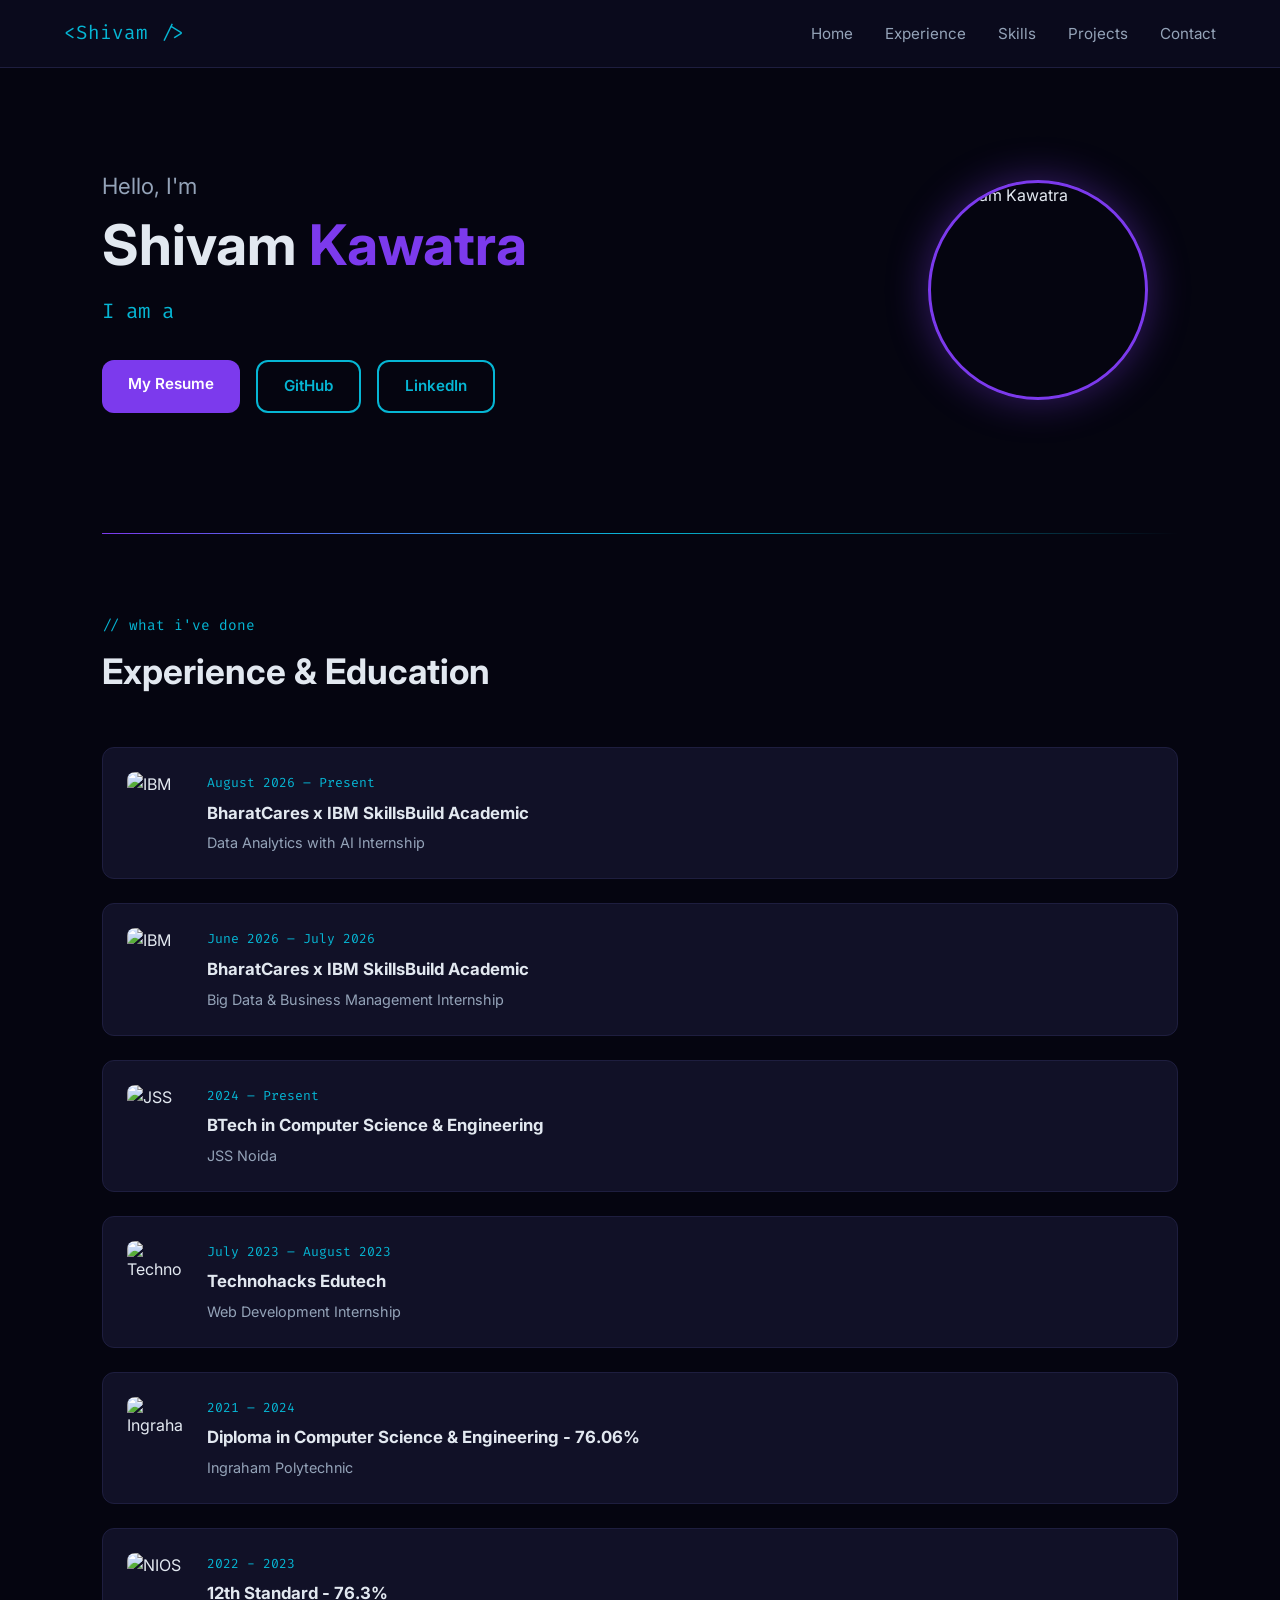
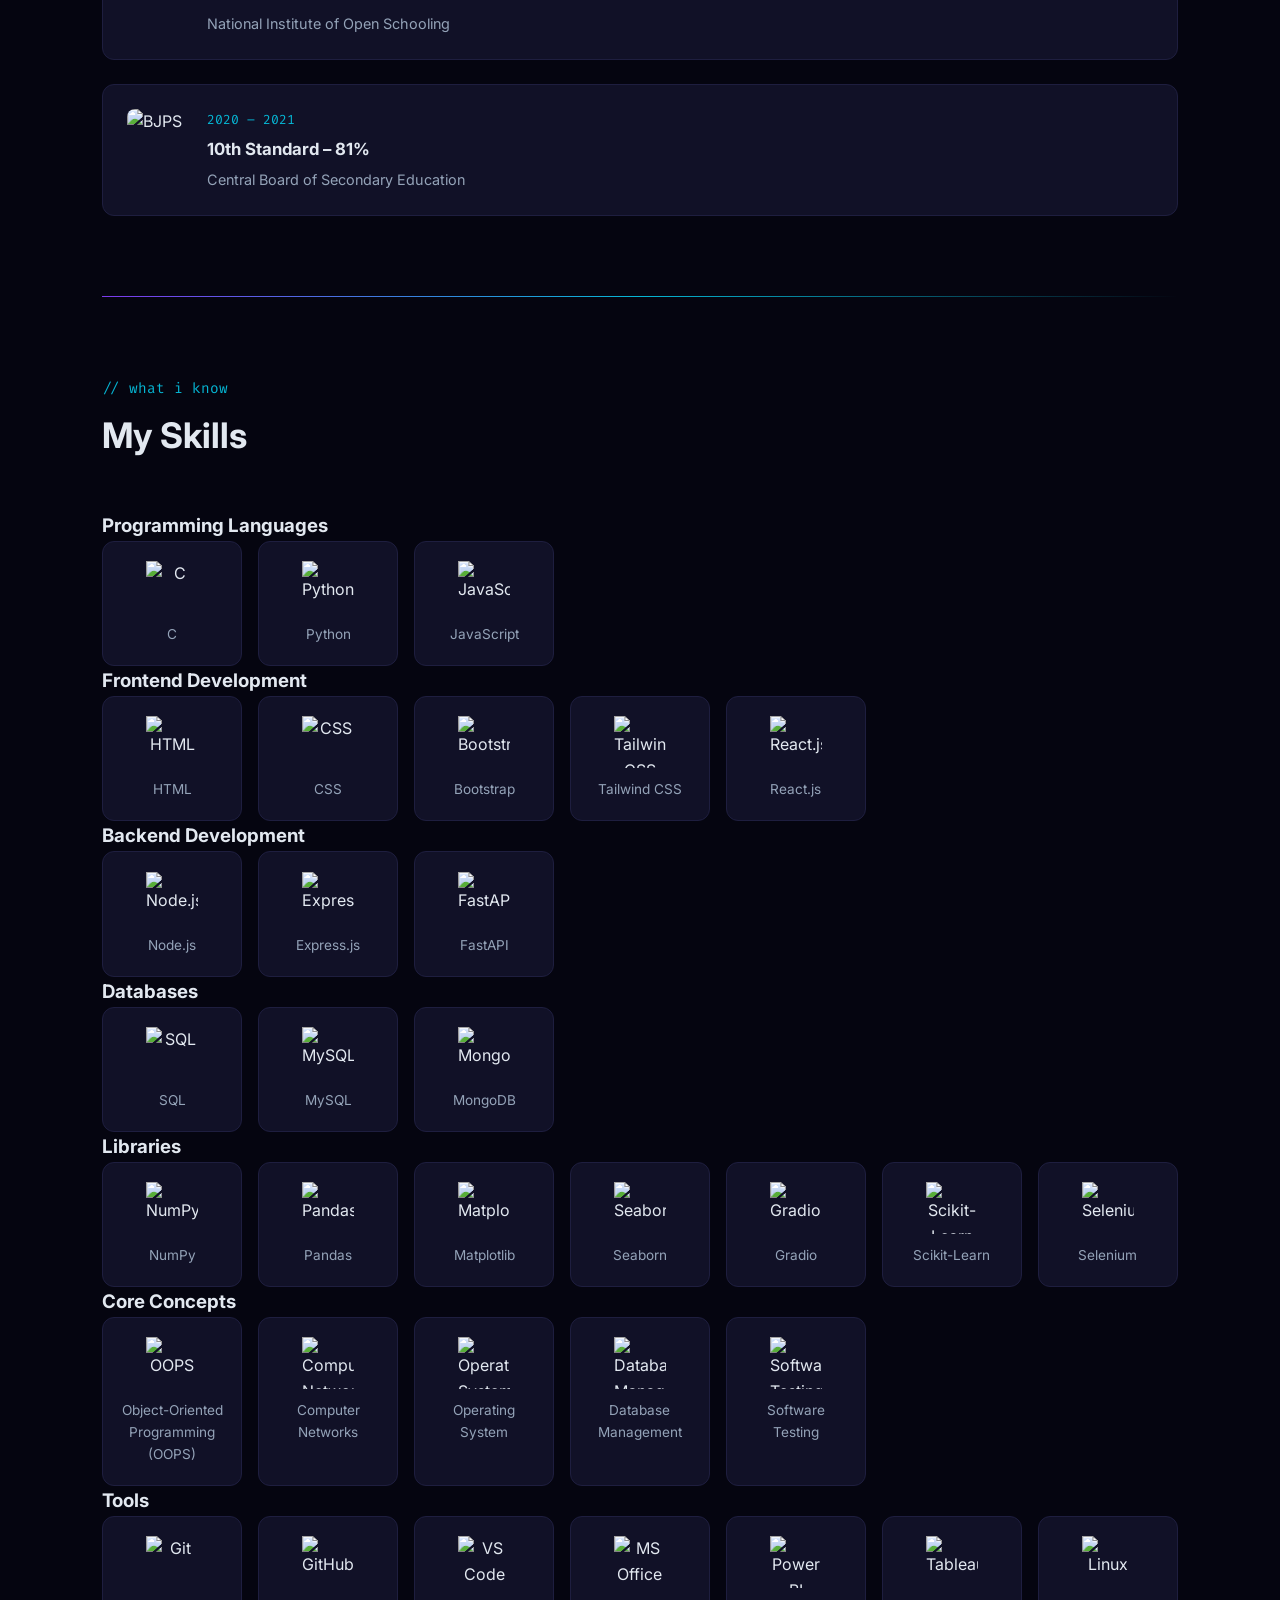
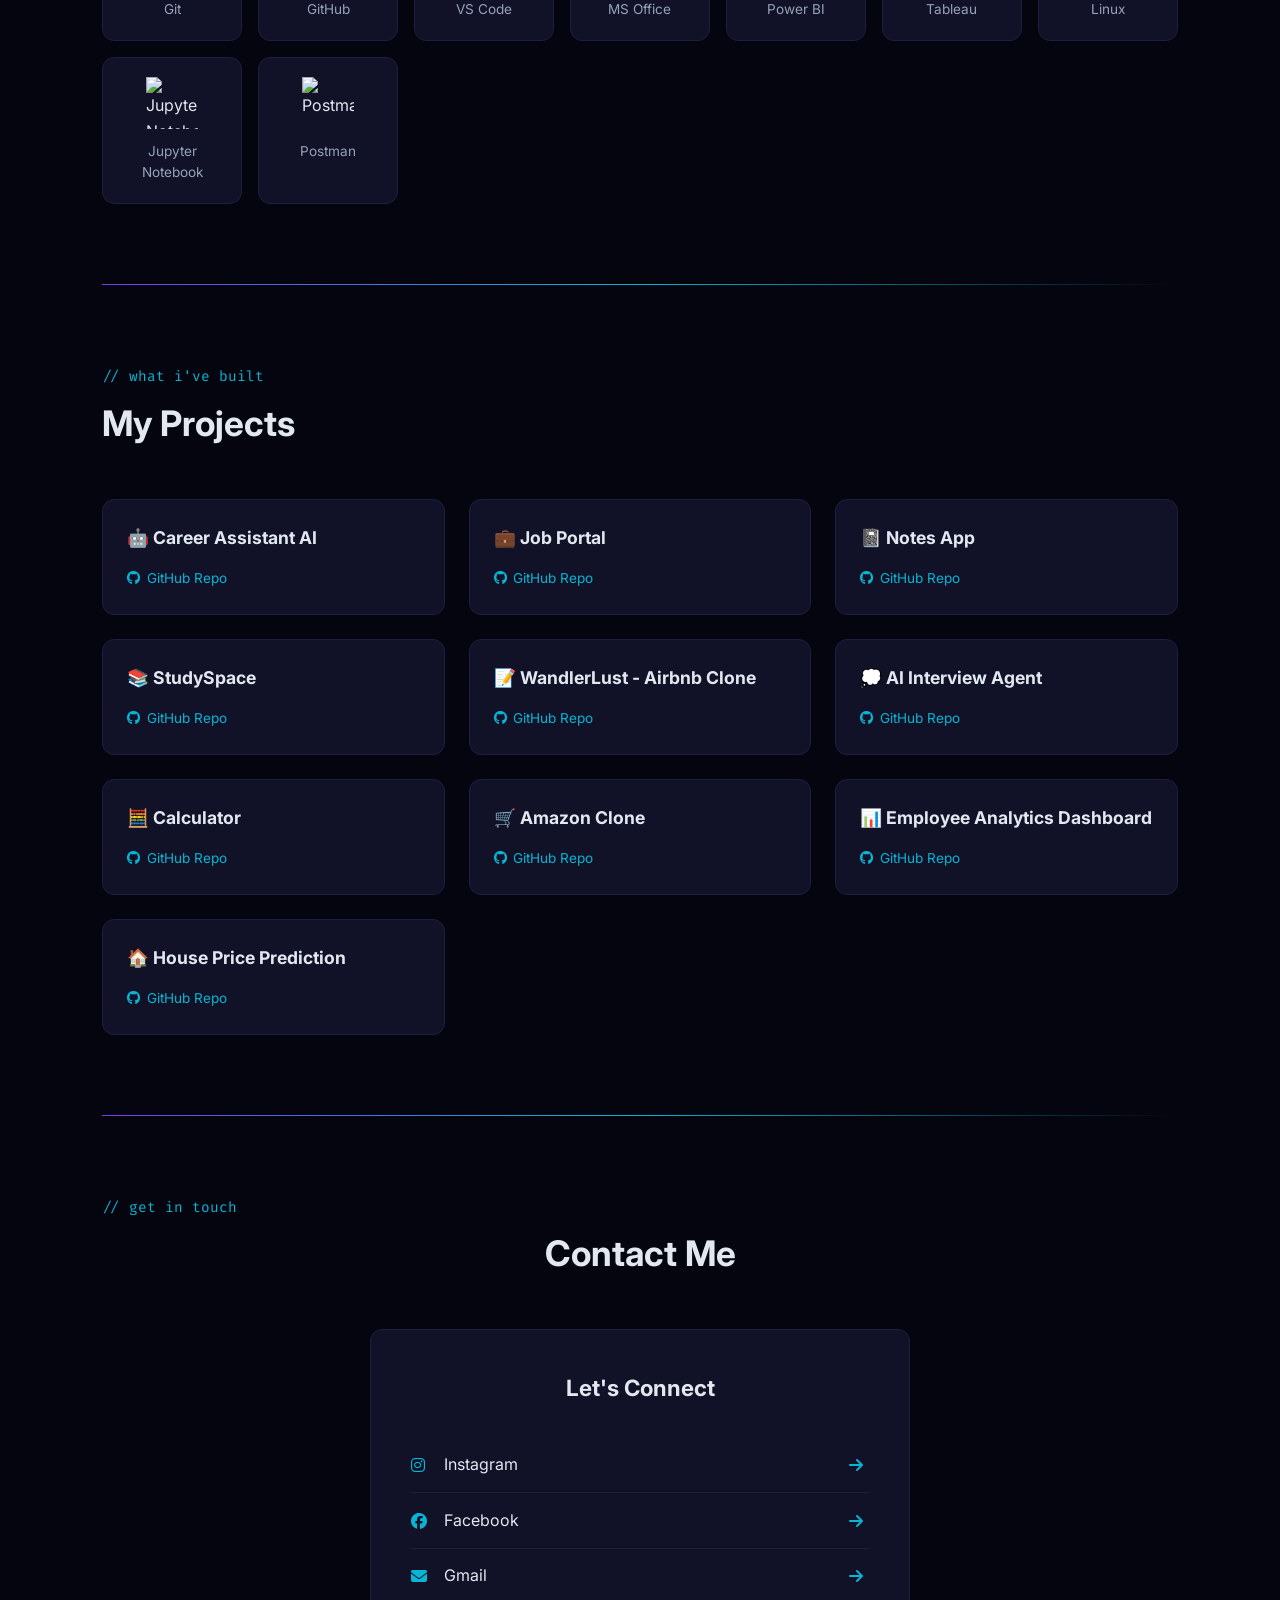
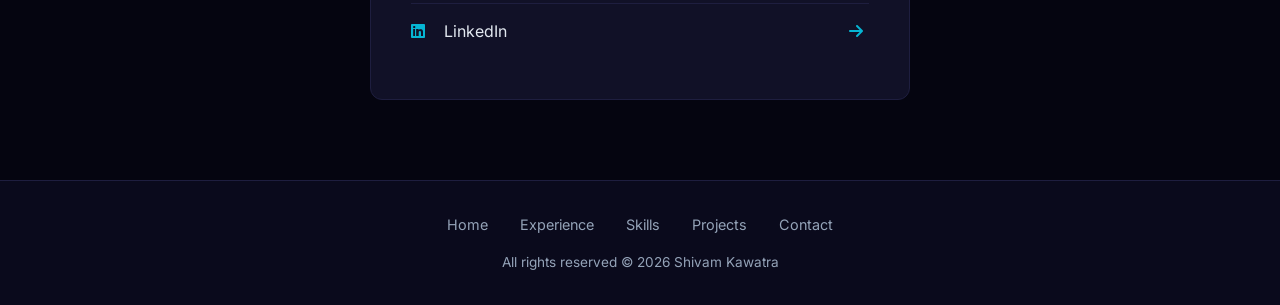
==== commit cce31149: "new changes" ====
--- a/index.html
+++ b/index.html
@@ -27,7 +27,7 @@
 
     <script src="https://unpkg.com/typed.js@2.0.16/dist/typed.umd.js"></script>
     <script>
-        // Load all HTML partials
+        
         async function loadIncludes() {
             const els = document.querySelectorAll('[data-include]');
             await Promise.all([...els].map(async el => {
@@ -35,7 +35,7 @@
                 el.innerHTML = await res.text();
             }));
 
-            // Init typed.js after hero is loaded
+            
             new Typed('#element', {
                 strings: ['Full Stack Web Developer', 'Web Designer', 'Data Analyst', 'Software Tester'],
                 typeSpeed: 55,
@@ -43,7 +43,7 @@
                 loop: true,
             });
 
-            // Hamburger menu
+            
             document.getElementById('hamburger').addEventListener('click', () => {
                 document.getElementById('nav-menu').classList.toggle('open');
             });
--- a/style.css
+++ b/style.css
@@ -23,14 +23,14 @@
     line-height: 1.6;
 }
 
-/* ── DIVIDER ── */
+
 .divider {
     height: 1px;
     background: linear-gradient(90deg, var(--accent), var(--accent2), transparent);
     margin: 0 8%;
 }
 
-/* ── SECTION COMMON ── */
+
 section { padding: 80px 8%; }
 .section-label {
     font-size: 0.9rem;
@@ -44,7 +44,7 @@
     margin-bottom: 3rem;
 }
 
-/* ── BUTTONS ── */
+
 .btn {
     padding: 12px 26px;
     border-radius: var(--radius);
@@ -59,7 +59,7 @@
 .btn-outline { background: transparent; color: var(--accent2); border: 2px solid var(--accent2); }
 .btn:hover { transform: translateY(-2px); box-shadow: 0 8px 25px rgba(124,58,237,.35); }
 
-/* ── NAV ── */
+
 nav {
     position: sticky; top: 0; z-index: 100;
     display: flex; justify-content: space-between; align-items: center;
@@ -76,7 +76,7 @@
 .hamburger { display: none; flex-direction: column; gap: 5px; cursor: pointer; }
 .hamburger span { width: 25px; height: 2px; background: var(--text); border-radius: 2px; transition: .3s; }
 
-/* ── HERO ── */
+
 .hero {
     display: flex; justify-content: space-between; align-items: center;
     padding: 100px 8% 120px;
@@ -102,7 +102,7 @@
     object-fit: cover;
 }
 
-/* ── EXPERIENCE ── */
+
 .timeline { display: flex; flex-direction: column; gap: 1.5rem; }
 .timeline-item {
     display: flex; gap: 1.5rem; align-items: flex-start;
@@ -121,7 +121,7 @@
     margin-bottom: 0.4rem;
 }
 
-/* ── SKILLS ── */
+
 .skills-grid {
     display: grid;
     grid-template-columns: repeat(auto-fill, minmax(130px, 1fr));
@@ -137,7 +137,7 @@
 .skill-card img { width: 52px; height: 52px; object-fit: contain; margin-bottom: 0.7rem; }
 .skill-card span { font-size: 0.85rem; color: var(--muted); }
 
-/* ── PROJECTS ── */
+
 .projects-grid {
     display: grid;
     grid-template-columns: repeat(auto-fill, minmax(260px, 1fr));
@@ -157,7 +157,7 @@
 }
 .project-links a:hover { color: var(--accent); }
 
-/* ── CONTACT ── */
+
 .contact-box {
     max-width: 540px; margin: 0 auto;
     background: var(--card); border: 1px solid var(--border);
@@ -174,7 +174,7 @@
 .contact-link .left-side { display: flex; align-items: center; gap: 0.8rem; font-size: 1rem; }
 .contact-link i { width: 20px; color: var(--accent2); }
 
-/* ── FOOTER ── */
+
 footer {
     background: var(--nav-bg);
     border-top: 1px solid var(--border);
@@ -186,7 +186,7 @@
 .footer-links a:hover { color: var(--accent2); }
 footer p { color: var(--muted); font-size: 0.85rem; }
 
-/* ── RESPONSIVE ── */
+
 @media (max-width: 768px) {
     .hamburger { display: flex; }
     .nav-menu {
